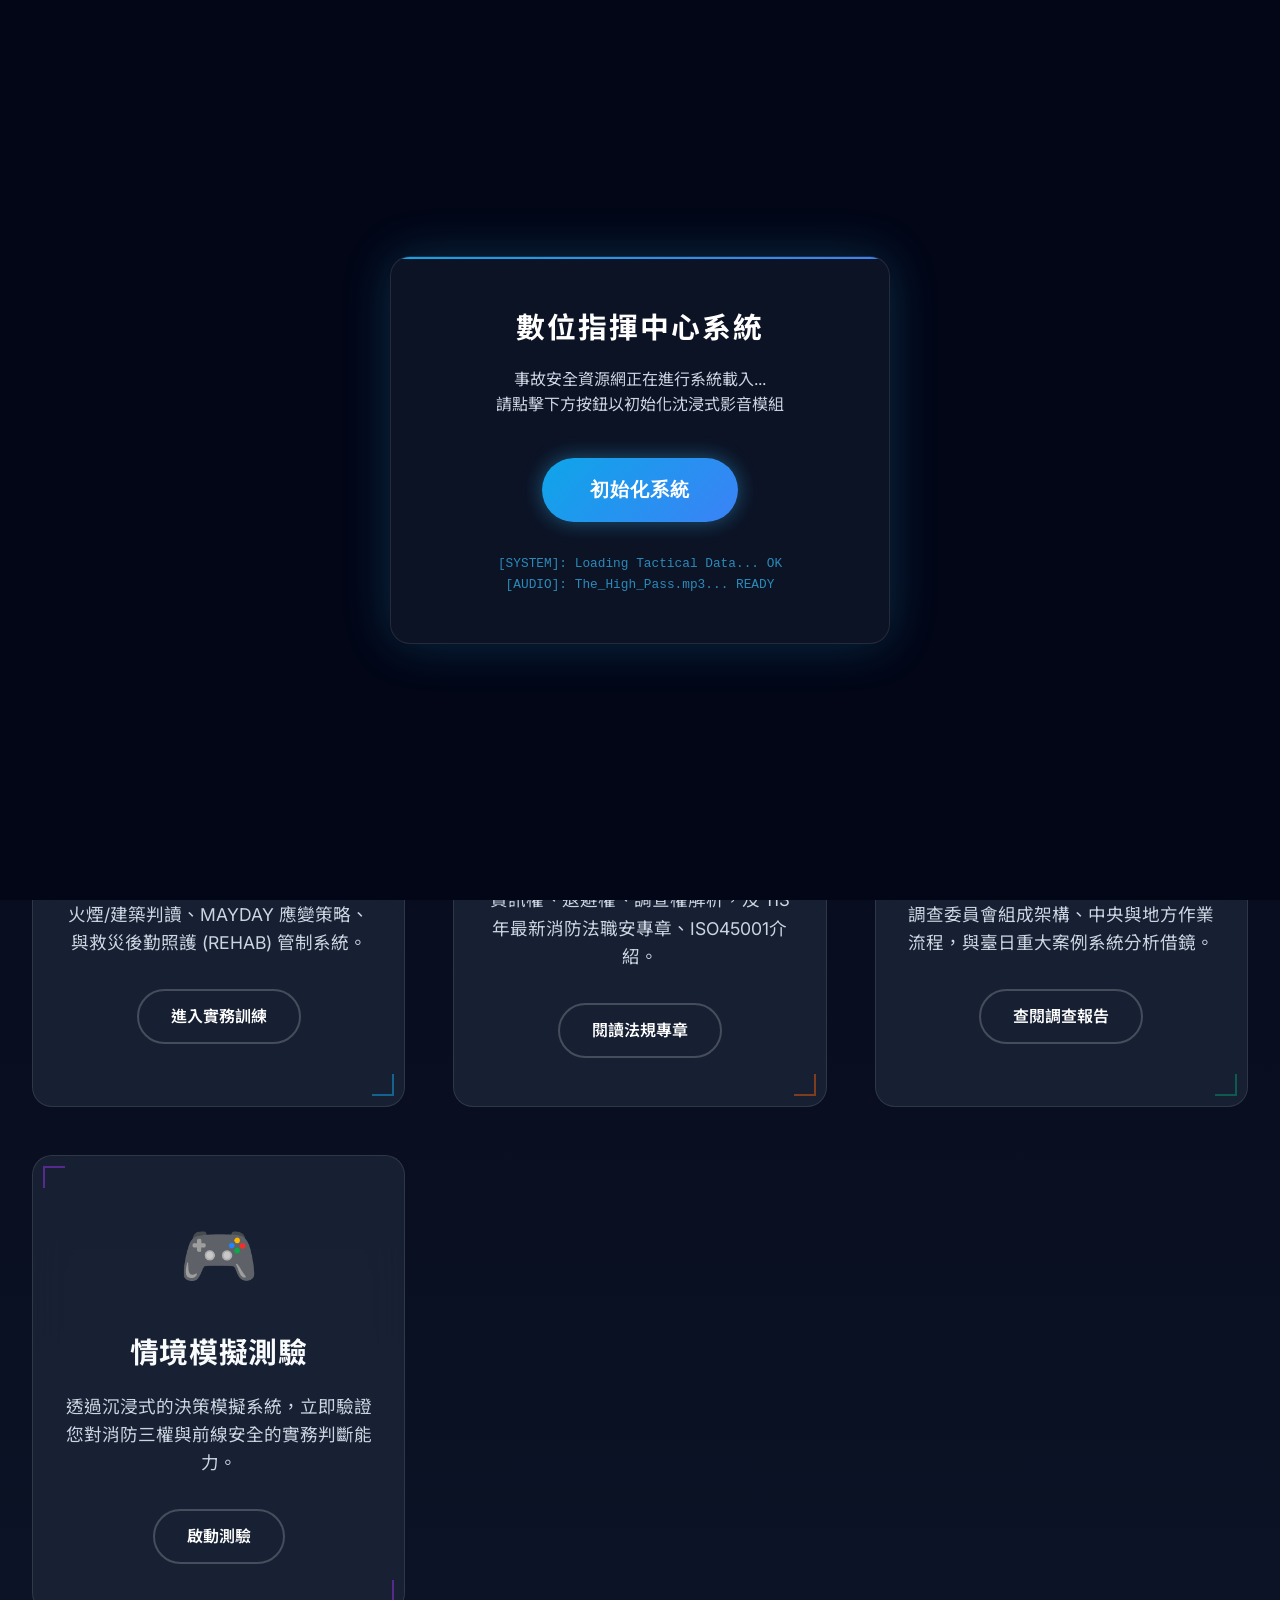
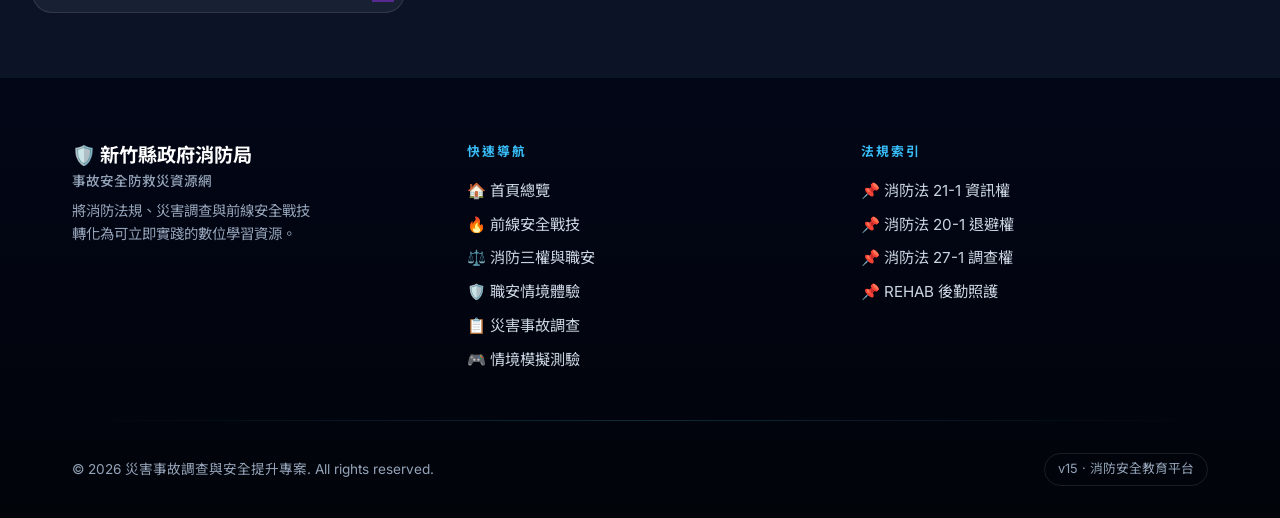
==== index.html @ 65e7c500 "Update visual materials, HUD effects, and project structure" ====
<!DOCTYPE html>
<html lang="zh-TW">
<head>
    <meta charset="UTF-8">
    <meta name="viewport" content="width=1280">
     <title>全方位事故安全防救災資源網</title>
    <meta name="description" content="全方位事故安全數位學習資源與法規專區。">
    <!-- Google Fonts -->
    <link rel="preconnect" href="https://fonts.googleapis.com">
    <link rel="preconnect" href="https://fonts.gstatic.com" crossorigin>
    <link href="https://fonts.googleapis.com/css2?family=Inter:wght@400;500;600;700&family=Noto+Sans+TC:wght@400;500;700&display=swap" rel="stylesheet">
    <link rel="stylesheet" href="css/style.css">
    <style>
        /* Portal Specific Styles */
        .portal-grid {
            display: grid;
            grid-template-columns: repeat(auto-fit, minmax(320px, 1fr));
            gap: 3rem;
            padding: 4rem 2rem;
            max-width: 1400px;
            margin: 0 auto;
            position: relative;
            z-index: 5;
        }

        .portal-card {
            background: rgba(30, 41, 59, 0.7);
            backdrop-filter: blur(20px);
            border: 1px solid rgba(255, 255, 255, 0.1);
            border-radius: 20px;
            padding: 3rem 2rem;
            text-align: center;
            transition: all 0.5s cubic-bezier(0.4, 0, 0.2, 1);
            cursor: pointer;
            position: relative;
            overflow: hidden;
            display: flex;
            flex-direction: column;
            justify-content: center;
            align-items: center;
        }

        .portal-card::before {
            content: '';
            position: absolute;
            top: 0;
            left: 0;
            width: 100%;
            height: 100%;
            background: radial-gradient(circle at 50% 0%, var(--hover-color), transparent 70%);
            opacity: 0;
            transition: opacity 0.5s ease;
            z-index: 0;
        }

        .portal-card:hover {
            transform: translateY(-15px) scale(1.02);
            border-color: rgba(255, 255, 255, 0.3);
            box-shadow: 0 30px 60px rgba(0, 0, 0, 0.6);
        }

        .portal-card:hover::before {
            opacity: 0.15;
        }

        .portal-icon {
            font-size: 4rem;
            margin-bottom: 1.5rem;
            position: relative;
            z-index: 1;
            transition: transform 0.3s ease;
        }

        .portal-card:hover .portal-icon {
            transform: scale(1.1) translateY(-5px);
        }

        .portal-title {
            font-size: 1.8rem;
            font-weight: 700;
            margin-bottom: 1rem;
            position: relative;
            z-index: 1;
        }

        .portal-desc {
            color: var(--text-secondary);
            font-size: 1.1rem;
            position: relative;
            z-index: 1;
            margin-bottom: 2rem;
        }

        .portal-btn {
            background: transparent;
            border: 2px solid rgba(255,255,255,0.2);
            padding: 0.8rem 2rem;
            border-radius: 50px;
            color: white;
            font-weight: 600;
            transition: all 0.3s ease;
            position: relative;
            z-index: 1;
        }

        .portal-card:hover .portal-btn {
            background: var(--btn-color);
            border-color: var(--btn-color);
        }

        .hero-portal {
            min-height: 65vh;
            display: flex;
            flex-direction: column;
            justify-content: center;
            align-items: center;
            text-align: center;
            padding-top: 6rem;
            padding-bottom: 2rem;
            position: relative;
            background: linear-gradient(to bottom, rgba(15, 23, 42, 0.7), rgba(2, 6, 23, 1)), url('images/fire_safety_hud.png') no-repeat center center / cover;
        }

        /* 打字機光標 */
        .typewriter-cursor {
            display: inline-block;
            width: 3px;
            height: 1em;
            background: #38bdf8;
            margin-left: 4px;
            vertical-align: text-bottom;
            animation: cursor-blink 0.8s step-end infinite;
        }
        @keyframes cursor-blink {
            0%, 100% { opacity: 1; }
            50% { opacity: 0; }
        }

        /* HUD Corners */
        .portal-card::after {
            content: '';
            position: absolute;
            bottom: 10px;
            right: 10px;
            width: 20px;
            height: 20px;
            border-right: 2px solid var(--btn-color);
            border-bottom: 2px solid var(--btn-color);
            opacity: 0.5;
            transition: all 0.3s ease;
        }

        .portal-card:hover::after {
            width: 40px;
            height: 40px;
            opacity: 1;
        }

        .portal-card .card-corners {
            position: absolute;
            inset: 0;
            pointer-events: none;
        }

        .portal-card .card-corners::before {
            content: '';
            position: absolute;
            top: 10px;
            left: 10px;
            width: 20px;
            height: 20px;
            border-left: 2px solid var(--btn-color);
            border-top: 2px solid var(--btn-color);
            opacity: 0.5;
            transition: all 0.3s ease;
        }

        .portal-card:hover .card-corners::before {
            width: 40px;
            height: 40px;
            opacity: 1;
        }
    </style>
</head>
<body class="dark-bg">
    <!-- 數位噪點疊加層 -->
    <div class="noise-overlay"></div>
    
    <!-- 系統初始化引導視窗 (符合瀏覽器音訊規範) -->
    <div id="welcome-overlay" class="welcome-overlay">
        <div class="welcome-content">
            <h2 class="welcome-title">數位指揮中心系統</h2>
            <p class="welcome-subtitle">事故安全資源網正在進行系統載入...<br>請點擊下方按鈕以初始化沈浸式影音模組</p>
            <button id="start-system-btn" class="start-btn">初始化系統</button>
            <div class="system-status">
                [SYSTEM]: Loading Tactical Data... OK<br>
                [AUDIO]: The_High_Pass.mp3... READY
            </div>
        </div>
    </div>
    <nav class="navbar scrolled">
        <div class="nav-container">
            <div class="logo">
                <span class="icon">🛡️</span>
                <div class="logo-text-group">
                    <div class="logo-brand">新竹縣政府消防局</div>
                    <div class="logo-main">事故安全入口網</div>
                </div>
            </div>
            <ul class="nav-links">
                <li><a href="index.html" style="color:white; border-bottom:2px solid; padding-bottom:0.2rem">首頁總覽</a></li>
                <li><a href="training.html">前線安全戰技</a></li>
                <li><a href="rights.html">消防三權與職安</a></li>
                <li><a href="investigation.html">災害事故調查</a></li>
                <li><a href="experience.html">情境體驗</a></li>
                <li><a href="quiz.html">情境測驗</a></li>
            </ul>
            <button class="navbar-toggler" id="mobile-menu-btn">
                <span class="toggler-bar bar1"></span>
                <span class="toggler-bar bar2"></span>
                <span class="toggler-bar bar3"></span>
            </button>
        </div>
    </nav>

    <main>
        <section class="hero-portal">
            <div class="hud-overlay"></div>
            <h1 class="reveal-text"><span id="typewriter-text"></span><span class="typewriter-cursor"></span></h1>
            <p class="subtitle reveal-fade delay-1">從前線戰技到事後調查，構築最堅固的安全防線</p>
        </section>

        <script>
        // 打字機效果
        const typewriterEl = document.getElementById('typewriter-text');
        const lines = ['全方位事故安全', '防救災數位資源網'];
        let lineIndex = 0, charIndex = 0, isDeleting = false, pauseTimer = null;
        function typeLoop() {
            const current = lines[lineIndex];
            if (!isDeleting) {
                typewriterEl.textContent = current.substring(0, charIndex + 1);
                charIndex++;
                if (charIndex === current.length) {
                    if (lineIndex === lines.length - 1) {
                        // 最後一行打完就停住，不再消除
                        typewriterEl.innerHTML = lines[0] + '<br>' + lines[1];
                        return;
                    }
                    pauseTimer = setTimeout(() => { isDeleting = true; typeLoop(); }, 900);
                    return;
                }
            } else {
                typewriterEl.textContent = current.substring(0, charIndex - 1);
                charIndex--;
                if (charIndex === 0) {
                    isDeleting = false;
                    lineIndex++;
                }
            }
            setTimeout(typeLoop, isDeleting ? 50 : 90);
        }
        setTimeout(typeLoop, 600);
        </script>

        <section class="portal-grid">
            <!-- Portal 1 -->
            <a href="training.html" class="portal-card reveal-up delay-1" style="--hover-color:#38bdf8; --btn-color:#0ea5e9;">
                <div class="card-bg-visual card-training"></div>
                <div class="card-corners"></div>
                <div class="portal-icon">🔥</div>
                <h2 class="portal-title">現場安全官戰技</h2>
                <p class="portal-desc">火煙/建築判讀、MAYDAY 應變策略、與救災後勤照護 (REHAB) 管制系統。</p>
                <div class="portal-btn">進入實務訓練</div>
            </a>

            <!-- Portal 2 -->
            <a href="rights.html" class="portal-card reveal-up delay-2" style="--hover-color:#f59e0b; --btn-color:#ea580c;">
                <div class="card-bg-visual card-rights"></div>
                <div class="card-corners"></div>
                <div class="portal-icon">⚖️</div>
                <h2 class="portal-title">消防三權與法規</h2>
                <p class="portal-desc">資訊權、退避權、調查權解析，及 113年最新消防法職安專章、ISO45001介紹。</p>
                <div class="portal-btn">閱讀法規專章</div>
            </a>

            <!-- Portal 3 -->
            <a href="investigation.html" class="portal-card reveal-up delay-3" style="--hover-color:#10b981; --btn-color:#059669;">
                <div class="card-bg-visual card-investigation"></div>
                <div class="card-corners"></div>
                <div class="portal-icon">📋</div>
                <h2 class="portal-title">災害事故調查會</h2>
                <p class="portal-desc">調查委員會組成架構、中央與地方作業流程，與臺日重大案例系統分析借鏡。</p>
                <div class="portal-btn">查閱調查報告</div>
            </a>

            <!-- Portal 4 -->
            <a href="quiz.html" class="portal-card reveal-up delay-1" style="--hover-color:#a855f7; --btn-color:#9333ea;">
                <div class="card-bg-visual card-quiz"></div>
                <div class="card-corners"></div>
                <div class="portal-icon">🎮</div>
                <h2 class="portal-title">情境模擬測驗</h2>
                <p class="portal-desc">透過沉浸式的決策模擬系統，立即驗證您對消防三權與前線安全的實務判斷能力。</p>
                <div class="portal-btn">啟動測驗</div>
            </a>
        </section>
    </main>

    <footer>
        <div class="container">
            <div class="footer-content">
                <div>
                    <div class="footer-logo">🛡️ 新竹縣政府消防局 <small>事故安全防救災資源網</small></div>
                    <p class="footer-tagline">將消防法規、災害調查與前線安全戰技<br>轉化為可立即實踐的數位學習資源。</p>
                </div>
                <div>
                    <p class="footer-nav-title">快速導航</p>
                    <ul class="footer-nav-links">
                        <li><a href="index.html">🏠 首頁總覽</a></li>
                        <li><a href="training.html">🔥 前線安全戰技</a></li>
                        <li><a href="rights.html">⚖️ 消防三權與職安</a></li>
                        <li><a href="experience.html">🛡️ 職安情境體驗</a></li>
                        <li><a href="investigation.html">📋 災害事故調查</a></li>
                        <li><a href="quiz.html">🎮 情境模擬測驗</a></li>
                    </ul>
                </div>
                <div>
                    <p class="footer-nav-title">法規索引</p>
                    <ul class="footer-nav-links">
                        <li><a href="rights.html#info-node">📌 消防法 21-1 資訊權</a></li>
                        <li><a href="rights.html#withdraw-node">📌 消防法 20-1 退避權</a></li>
                        <li><a href="investigation.html#committee">📌 消防法 27-1 調查權</a></li>
                        <li><a href="training.html#rehab">📌 REHAB 後勤照護</a></li>
                    </ul>
                </div>
            </div>
            <div class="footer-divider"></div>
            <div class="footer-bottom">
                <p class="copyright">© 2026 災害事故調查與安全提升專案. All rights reserved.</p>
                <span class="footer-badge">v15 · 消防安全教育平台</span>
            </div>
        </div>
    </footer>

    <script src="js/app.js"></script>
</body>
</html>
---- css/style.css ----
/* =========================================================================
   災害事故調查與角色定位 - 互動網頁樣式表
   採用深色科技質感 (Dark Mode / Glassmorphism)
   ========================================================================= */

:root {
    /* 顏色系統 */
    --bg-dark: #0f172a;
    --bg-card: #1e293b;
    --bg-glass: rgba(30, 41, 59, 0.7);
    --bg-glass-hover: rgba(51, 65, 85, 0.8);
    
    --text-primary: #f8fafc;
    --text-secondary: #cbd5e1;
    --text-muted: #94a3b8;
    
    --accent-fire: #ea580c;
    --accent-fire-light: #f97316;
    --accent-blue: #0ea5e9;
    --accent-blue-light: #38bdf8;
    --border-glass: rgba(255, 255, 255, 0.1);
    
    --gradient-fire: linear-gradient(135deg, var(--accent-fire), #e11d48);
    --gradient-blue: linear-gradient(135deg, var(--accent-blue), #3b82f6);
    --gradient-bg: linear-gradient(135deg, #020617, #0f172a, #1e293b);

    /* 字體系統 */
    --font-heading: 'Inter', 'Noto Sans TC', sans-serif;
    --font-body: 'Inter', 'Noto Sans TC', sans-serif;
    
    /* 動畫延遲 */
    --transition-fast: 0.3s ease;
    --transition-med: 0.5s ease;
    --transition-slow: 0.8s cubic-bezier(0.16, 1, 0.3, 1);

    /* 科技感裝飾色 */
    --tech-blue: rgba(14, 165, 233, 0.4);
    --tech-cyan: #22d3ee;
    --scan-line-color: rgba(34, 211, 238, 0.1);
    --glow-blue: 0 0 20px rgba(14, 165, 233, 0.5);
    --glow-fire: 0 0 20px rgba(234, 88, 12, 0.5);
}

/* Base Styles */
* {
    margin: 0;
    padding: 0;
    box-sizing: border-box;
}

html {
    scroll-behavior: smooth;
}

body {
    font-family: var(--font-body);
    background: var(--bg-dark);
    color: var(--text-primary);
    line-height: 1.6;
    overflow-x: hidden;
    position: relative;
}

/* 全站數位電路底紋 */
body::before {
    content: '';
    position: fixed;
    inset: 0;
    background-image: 
        radial-gradient(var(--tech-blue) 1px, transparent 1px),
        linear-gradient(to right, rgba(14, 165, 233, 0.05) 1px, transparent 1px),
        linear-gradient(to bottom, rgba(14, 165, 233, 0.05) 1px, transparent 1px);
    background-size: 40px 40px, 80px 80px, 80px 80px;
    opacity: 0.2;
    z-index: -1;
    pointer-events: none;
}

/* 動態掃描線 */
body::after {
    content: '';
    position: fixed;
    top: -100%;
    left: 0;
    width: 100%;
    height: 100%;
    background: linear-gradient(to bottom, 
        transparent 0%, 
        var(--scan-line-color) 50%, 
        transparent 100%);
    animation: scanLine 8s linear infinite;
    z-index: 10000;
    pointer-events: none;
    opacity: 0.15; /* 降低透明度避免干擾閱讀 */
}

/* 數位噪點疊加層 */
.noise-overlay {
    position: fixed;
    inset: 0;
    width: 100%;
    height: 100%;
    background: url('[data-uri]');
    z-index: 9999;
    pointer-events: none;
    opacity: 0.4;
}

@keyframes scanLine {
    0% { top: -100%; }
    100% { top: 100%; }
}

h1, h2, h3, h4 {
    font-family: var(--font-heading);
    letter-spacing: 0.02em;
}

img {
    max-width: 100%;
    display: block;
}

a {
    text-decoration: none;
    color: inherit;
}

/* Layout */
.container {
    max-width: 1200px;
    margin: 0 auto;
    padding: 0 2rem;
}

.section {
    padding: 6rem 0;
    position: relative;
}

.section-title {
    font-size: 2.5rem;
    font-weight: 700;
    text-align: center;
    margin-bottom: 1rem;
    z-index: 2;
    position: relative;
}

.section-desc {
    text-align: center;
    color: var(--text-secondary);
    max-width: 700px;
    margin: 0 auto 4rem auto;
    font-size: 1.1rem;
    z-index: 2;
    position: relative;
}

.dark-bg {
    background: linear-gradient(to bottom, #020617, var(--bg-dark));
}

/* Navbar */
.navbar {
    position: fixed;
    top: 0;
    width: 100%;
    padding: 1.5rem 0;
    background: transparent;
    transition: var(--transition-fast);
    z-index: 2005;
}

.navbar-toggler {
    display: none;
}

.navbar.scrolled {
    background: rgba(15, 23, 42, 0.9);
    backdrop-filter: blur(10px);
    -webkit-backdrop-filter: blur(10px);
    padding: 1rem 0;
    border-bottom: 1px solid var(--border-glass);
}

.nav-container {
    max-width: 1200px;
    margin: 0 auto;
    padding: 0 2rem;
    display: flex;
    justify-content: space-between;
    align-items: center;
}

.logo {
    display: flex;
    align-items: center;
    gap: 0.75rem;
    font-weight: 700;
}

.logo-text-group {
    display: flex;
    flex-direction: column;
    justify-content: center;
}

.logo-brand {
    font-size: 0.75rem;
    font-weight: 500;
    color: var(--text-muted);
    letter-spacing: 0.1em;
    line-height: 1;
    margin-bottom: 0.2rem;
}

.logo-main {
    font-size: 1.2rem;
    line-height: 1;
    color: var(--text-primary);
}

.nav-links {
    list-style: none;
    display: flex;
    gap: 2rem;
}

.nav-links li a {
    color: var(--text-secondary);
    font-weight: 500;
    transition: var(--transition-fast);
    position: relative;
    padding-bottom: 0.25rem;
}

.nav-links li a::after {
    content: '';
    position: absolute;
    width: 0;
    height: 2px;
    bottom: 0;
    left: 0;
    background: var(--gradient-blue);
    transition: var(--transition-fast);
}

.nav-links li a:hover {
    color: var(--text-primary);
}

.nav-links li a:hover::after {
    width: 100%;
}

/* Hero Section */
.hero {
    min-height: 100vh;
    display: flex;
    flex-direction: column;
    justify-content: center;
    align-items: center;
    text-align: center;
    position: relative;
    padding: 0 2rem;
    background: var(--gradient-bg);
    overflow: hidden;
}

.hero-bg-shapes {
    position: absolute;
    top: 0;
    left: 0;
    width: 100%;
    height: 100%;
    overflow: hidden;
    z-index: 0;
}

.shape {
    position: absolute;
    filter: blur(100px);
    opacity: 0.4;
    border-radius: 50%;
    animation: float 20s infinite ease-in-out alternate;
}

.shape-1 {
    width: 500px;
    height: 500px;
    background: var(--accent-fire);
    top: -100px;
    right: -100px;
    animation-delay: -5s;
}

.shape-2 {
    width: 400px;
    height: 400px;
    background: var(--accent-blue);
    bottom: -100px;
    left: -100px;
}

@keyframes float {
    0% { transform: translate(0, 0) scale(1); }
    100% { transform: translate(50px, 50px) scale(1.1); }
}

.hero-content {
    position: relative;
    z-index: 10;
    max-width: 800px;
}

.hero h1 {
    font-size: clamp(3rem, 5vw, 4.5rem);
    font-weight: 800;
    line-height: 1.2;
    margin-bottom: 1.5rem;
}

.highlight {
    background: var(--gradient-fire);
    -webkit-background-clip: text;
    background-clip: text;
    -webkit-text-fill-color: transparent;
}

.hero .subtitle {
    font-size: 1.25rem;
    color: var(--text-secondary);
    margin-bottom: 2.5rem;
}

/* Global Buttons */
.btn {
    display: inline-block;
    padding: 1rem 2rem;
    border-radius: 50px;
    font-weight: 600;
    text-transform: uppercase;
    letter-spacing: 1px;
    transition: var(--transition-fast);
    cursor: pointer;
    border: none;
}

.btn-primary {
    background: var(--gradient-blue);
    color: white;
    box-shadow: 0 10px 20px rgba(14, 165, 233, 0.3);
}

.btn-primary:hover {
    transform: translateY(-3px);
    box-shadow: 0 15px 25px rgba(14, 165, 233, 0.4);
}

.scroll-indicator {
    position: absolute;
    bottom: 40px;
    left: 50%;
    transform: translateX(-50%);
    z-index: 10;
}

.mouse {
    width: 30px;
    height: 50px;
    border: 2px solid var(--text-secondary);
    border-radius: 20px;
    display: flex;
    justify-content: center;
    padding-top: 10px;
}

.wheel {
    width: 4px;
    height: 8px;
    background: var(--text-secondary);
    border-radius: 2px;
    animation: scroll 2s infinite;
}

@keyframes scroll {
    0% { transform: translateY(0); opacity: 1; }
    100% { transform: translateY(15px); opacity: 0; }
}

/* Core Values: Flip Cards */
.comparison-grid {
    display: flex;
    justify-content: center;
    align-items: center;
    gap: 3rem;
    flex-wrap: wrap;
    position: relative;
}

.vs-badge {
    position: relative;
    width: 60px;
    height: 60px;
    background: var(--gradient-bg);
    border: 2px solid var(--border-glass);
    border-radius: 50%;
    display: flex;
    justify-content: center;
    align-items: center;
    font-weight: 800;
    font-size: 1.2rem;
    z-index: 5;
    color: var(--text-secondary);
    box-shadow: 0 0 20px rgba(56, 189, 248, 0.3);
    flex-shrink: 0;
}

.flip-card {
    background-color: transparent;
    width: 350px;
    height: 480px;
    perspective: 1000px;
}

.flip-card-inner {
    position: relative;
    width: 100%;
    height: 100%;
    text-align: center;
    transition: transform 0.8s;
    transform-style: preserve-3d;
    cursor: pointer;
}

.flip-card:hover .flip-card-inner {
    transform: rotateY(180deg);
}

.flip-card-front, .flip-card-back {
    position: absolute;
    width: 100%;
    height: 100%;
    -webkit-backface-visibility: hidden;
    backface-visibility: hidden;
    border-radius: 20px;
    padding: 3rem 2rem;
    display: flex;
    flex-direction: column;
    justify-content: center;
    align-items: center;
    background: var(--bg-card);
    border: 1px solid var(--border-glass);
    box-shadow: 0 10px 30px rgba(0, 0, 0, 0.3);
}

.flip-card-front.jud-bg {
    border-top: 5px solid #e11d48;
}

.flip-card-front.admin-bg {
    border-top: 5px solid var(--accent-blue);
}

.flip-card-front h3 {
    font-size: 1.5rem;
    margin-bottom: 2rem;
}

.flip-card-front h3 small {
    display: block;
    font-size: 1rem;
    color: var(--text-muted);
    margin-top: 0.5rem;
}

.icon-large {
    font-size: 5rem;
    margin-bottom: 2rem;
}

.flip-card-back {
    transform: rotateY(180deg);
    background: var(--bg-glass);
    backdrop-filter: blur(10px);
}

.flip-card-back ul {
    list-style: none;
    text-align: left;
    display: flex;
    flex-direction: column;
    gap: 1.5rem;
}

.flip-card-back li {
    padding-left: 1.5rem;
    position: relative;
    font-size: 1.1rem;
}

.flip-card-back li::before {
    content: '▸';
    position: absolute;
    left: 0;
    color: var(--accent-blue);
}

/* Glassmorphism Grid */
.glass-grid {
    display: grid;
    grid-template-columns: repeat(auto-fit, minmax(250px, 1fr));
    gap: 2rem;
    position: relative;
    z-index: 2;
}

.ambient-glow {
    position: absolute;
    top: 50%;
    left: 50%;
    transform: translate(-50%, -50%);
    width: 60%;
    height: 60%;
    background: radial-gradient(circle, rgba(56, 189, 248, 0.1) 0%, transparent 70%);
    z-index: 1;
    pointer-events: none;
}

.glass-card {
    background: var(--bg-glass);
    backdrop-filter: blur(16px);
    -webkit-backdrop-filter: blur(16px);
    border: 1px solid var(--border-glass);
    border-radius: 20px;
    padding: 2.5rem 2rem;
    transition: var(--transition-fast);
    position: relative;
    overflow: hidden;
}

.glass-card:hover {
    transform: translateY(-10px);
    background: var(--bg-glass-hover);
    border-color: rgba(255, 255, 255, 0.2);
    box-shadow: 0 20px 40px rgba(0, 0, 0, 0.4);
}

.highlight-card::before {
    content: '';
    position: absolute;
    top: 0;
    left: 0;
    width: 100%;
    height: 4px;
    background: var(--gradient-blue);
}

.card-header {
    display: flex;
    align-items: center;
    gap: 1rem;
    margin-bottom: 1.5rem;
}

.card-header .emoji {
    font-size: 2rem;
    background: rgba(255, 255, 255, 0.1);
    width: 50px;
    height: 50px;
    display: flex;
    justify-content: center;
    align-items: center;
    border-radius: 12px;
}

.card-header h3 {
    font-size: 1.25rem;
    color: white;
}

.glass-card p {
    color: var(--text-secondary);
}

.card-footer-note {
    position: absolute;
    bottom: 1.5rem;
    right: 2rem;
    font-size: 0.85rem;
    color: var(--accent-blue-light);
    font-weight: 600;
}

.principles-list {
    list-style: none;
    display: flex;
    flex-direction: column;
    gap: 0.8rem;
}

.principles-list li {
    color: var(--text-secondary);
    display: flex;
    align-items: center;
    gap: 0.5rem;
}

.check {
    color: var(--accent-blue-light);
}

/* Timeline Process */
.timeline {
    position: relative;
    max-width: 800px;
    margin: 0 auto;
    padding: 2rem 0;
}

.timeline::before {
    content: '';
    position: absolute;
    top: 0;
    bottom: 0;
    left: 30px;
    width: 2px;
    background: var(--border-glass);
}

.timeline-item {
    position: relative;
    padding-left: 80px;
    margin-bottom: 3rem;
}

.timeline-dot {
    position: absolute;
    left: 20px;
    top: 10px;
    width: 22px;
    height: 22px;
    border-radius: 50%;
    background: var(--bg-dark);
    border: 4px solid var(--text-secondary);
    box-shadow: 0 0 0 4px var(--bg-dark);
}

.timeline-dot.central-dot { border-color: var(--accent-blue); }
.timeline-dot.local-dot { border-color: #fca5a5; }
.timeline-dot.focus-dot { border-color: var(--accent-fire); background: var(--accent-fire); }

.timeline-content {
    background: var(--bg-card);
    padding: 2rem;
    border-radius: 15px;
    border: 1px solid var(--border-glass);
    transition: var(--transition-fast);
}

.timeline-content:hover {
    transform: translateX(10px);
    border-color: rgba(255, 255, 255, 0.2);
}

.central-card h3 { color: var(--accent-blue-light); }
.local-card h3 { color: #fca5a5; }
.warning-card h3 { color: var(--accent-fire-light); }
.warning-card { border-left: 4px solid var(--accent-fire); }

.timeline-content h3 { margin-bottom: 1rem; }
.timeline-content p { color: var(--text-secondary); margin-bottom: 1rem; }
.timeline-content ul { list-style-position: inside; color: var(--text-secondary); }

/* Case Studies Tabs */
.tabs-container {
    background: var(--bg-card);
    border-radius: 20px;
    border: 1px solid var(--border-glass);
    overflow: hidden;
    margin-top: 3rem;
}

/* =========================================================================
   新增：現場事故安全官專題區塊樣式
   ========================================================================= */

.split-layout {
    display: grid;
    grid-template-columns: 1fr 1fr;
    gap: 4rem;
    align-items: center;
}

.badge-tag {
    display: inline-block;
    padding: 0.5rem 1.2rem;
    background: rgba(234, 88, 12, 0.1);
    color: var(--accent-fire-light);
    border: 1px solid var(--accent-fire);
    border-radius: 50px;
    font-size: 0.9rem;
    font-weight: 700;
    margin-bottom: 1.5rem;
    letter-spacing: 1px;
}

.split-title {
    font-size: 3rem;
    line-height: 1.2;
    margin-bottom: 1.5rem;
    background: linear-gradient(135deg, #fff, #94a3b8);
    -webkit-background-clip: text;
    background-clip: text;
    -webkit-text-fill-color: transparent;
}

.split-desc {
    color: var(--text-secondary);
    font-size: 1.15rem;
    margin-bottom: 3rem;
}

.feature-list {
    list-style: none;
    display: flex;
    flex-direction: column;
    gap: 2rem;
}

.feature-list li {
    display: flex;
    gap: 1.5rem;
}

.icon-circle {
    width: 60px;
    height: 60px;
    border-radius: 50%;
    display: flex;
    justify-content: center;
    align-items: center;
    font-size: 1.8rem;
    flex-shrink: 0;
    border: 1px solid rgba(255, 255, 255, 0.1);
}

.safety-bg { background: rgba(56, 189, 248, 0.1); box-shadow: 0 0 20px rgba(56, 189, 248, 0.2); }
.alert-bg { background: rgba(239, 68, 68, 0.1); box-shadow: 0 0 20px rgba(239, 68, 68, 0.2); }
.record-bg { background: rgba(34, 197, 94, 0.1); box-shadow: 0 0 20px rgba(34, 197, 94, 0.2); }

.feature-list h4 {
    font-size: 1.3rem;
    margin-bottom: 0.5rem;
    color: var(--text-primary);
}

.feature-list p {
    color: var(--text-secondary);
    font-size: 1rem;
}

/* 安全官監控視覺卡片 */
.visual-card {
    background: rgba(15, 23, 42, 0.6);
    border: 1px solid var(--border-glass);
    border-radius: 20px;
    overflow: hidden;
    box-shadow: 0 25px 50px rgba(0, 0, 0, 0.5);
    position: relative;
    backdrop-filter: blur(20px);
}

.visual-header {
    background: rgba(0, 0, 0, 0.4);
    padding: 1rem 1.5rem;
    border-bottom: 1px solid var(--border-glass);
    display: flex;
    align-items: center;
    gap: 0.5rem;
    font-size: 0.9rem;
    color: var(--text-muted);
}

.visual-header .dot {
    width: 12px;
    height: 12px;
    border-radius: 50%;
}
.visual-header .dot.red { background: #ef4444; }
.visual-header .dot.yellow { background: #f59e0b; }
.visual-header .dot.green { background: #10b981; }
.visual-header span { margin-left: 1rem; letter-spacing: 1px; }

.visual-body {
    padding: 2.5rem 2rem;
    display: flex;
    flex-direction: column;
    gap: 1.5rem;
    position: relative;
    overflow: hidden;
}

.status-row {
    display: flex;
    justify-content: space-between;
    align-items: center;
    padding: 1rem 1.5rem;
    background: rgba(255, 255, 255, 0.03);
    border-radius: 12px;
    border: 1px solid rgba(255, 255, 255, 0.05);
}

.status-badge {
    padding: 0.4rem 1rem;
    border-radius: 30px;
    font-size: 0.85rem;
    font-weight: 600;
}

.status-badge.warning { background: rgba(245, 158, 11, 0.2); color: #fcd34d; border: 1px solid #f59e0b; }
.status-badge.safe { background: rgba(16, 185, 129, 0.2); color: #6ee7b7; border: 1px solid #10b981; }
.status-badge.danger { 
    background: rgba(239, 68, 68, 0.2); 
    color: #fca5a5; 
    border: 1px solid #ef4444; 
    animation: flash 1s infinite alternate;
}

@keyframes flash {
    0% { background: rgba(239, 68, 68, 0.2); }
    100% { background: rgba(239, 68, 68, 0.6); }
}

.pulse-ring {
    position: absolute;
    top: 50%;
    right: -50px;
    width: 200px;
    height: 200px;
    background: radial-gradient(circle, rgba(239, 68, 68, 0.1) 0%, transparent 70%);
    border-radius: 50%;
    transform: translateY(-50%);
    animation: pulse 2s infinite cubic-bezier(0.4, 0, 0.6, 1);
    pointer-events: none;
}

@keyframes pulse {
    0% { transform: translateY(-50%) scale(0.8); opacity: 0.5; }
    50% { opacity: 1; }
    100% { transform: translateY(-50%) scale(1.5); opacity: 0; }
}

@media (max-width: 900px) {
    .split-layout {
        grid-template-columns: 1fr;
        gap: 3rem;
    }

/* =========================================================================
   新增：法規與教材區塊樣式 (Regulations)
   ========================================================================= */

.resource-grid {
    display: grid;
    grid-template-columns: repeat(auto-fit, minmax(260px, 1fr));
    gap: 2rem;
    margin-top: 3rem;
}

.resource-card {
    background: var(--bg-card);
    border: 1px solid var(--border-glass);
    border-top: 4px solid var(--accent-blue);
    border-radius: 12px;
    padding: 2.5rem 2rem 5rem 2rem;
    position: relative;
    transition: var(--transition-fast);
}

.resource-card:hover {
    transform: translateY(-8px);
    box-shadow: 0 15px 35px rgba(0, 0, 0, 0.4);
    border-color: rgba(255, 255, 255, 0.15);
}

.resource-card.orange-top { border-top-color: var(--accent-fire); }
.resource-card.green-top { border-top-color: #10b981; }

.r-icon {
    font-size: 2.8rem;
    margin-bottom: 1.2rem;
    display: inline-block;
    padding: 0.5rem;
    background: rgba(255, 255, 255, 0.05);
    border-radius: 12px;
}

.r-title {
    font-size: 1.35rem;
    margin-bottom: 1rem;
    color: var(--text-primary);
    line-height: 1.3;
}

.r-desc {
    font-size: 0.95rem;
    color: var(--text-secondary);
    margin-bottom: 2rem;
    line-height: 1.6;
}

.r-link {
    display: inline-flex;
    align-items: center;
    gap: 0.5rem;
    color: var(--accent-blue-light);
    font-weight: 600;
    font-size: 0.95rem;
    transition: var(--transition-fast);
    position: absolute;
    bottom: 2rem;
}

.resource-card.orange-top .r-link { color: var(--accent-fire-light); }
.resource-card.green-top .r-link { color: #34d399; }

.r-link:hover {
    gap: 0.8rem;
    color: white;
}}

.tab-buttons {
    display: flex;
    border-bottom: 1px solid var(--border-glass);
    background: rgba(0, 0, 0, 0.2);
}

.tab-btn {
    flex: 1;
    padding: 1.5rem;
    background: none;
    border: none;
    color: var(--text-secondary);
    font-size: 1.1rem;
    font-weight: 600;
    cursor: pointer;
    transition: var(--transition-fast);
    outline: none;
}

.tab-btn:hover {
    background: rgba(255, 255, 255, 0.05);
    color: white;
}

.tab-btn.active {
    color: var(--accent-blue-light);
    border-bottom: 3px solid var(--accent-blue-light);
    background: rgba(56, 189, 248, 0.05);
}

.tab-content {
    display: none;
    padding: 3rem;
    animation: fadeIn 0.5s ease;
}

.tab-content.active {
    display: block;
}

.case-grid {
    display: grid;
    grid-template-columns: 1fr 1fr;
    gap: 3rem;
    align-items: center;
}

.case-info h3 {
    font-size: 1.8rem;
    margin-bottom: 1rem;
}

.case-info p {
    color: var(--text-secondary);
    margin-bottom: 2rem;
}

.case-info ul {
    list-style: none;
    display: flex;
    flex-direction: column;
    gap: 1.5rem;
}

.case-info li {
    background: rgba(255, 255, 255, 0.03);
    padding: 1rem 1.5rem;
    border-radius: 10px;
    border-left: 3px solid var(--accent-blue);
}

/* 借鏡案例圖片展示樣式 */
.case-image {
    position: relative;
    height: 480px; /* 增加高度預算 */
    border-radius: 20px;
    overflow: hidden;
    background: rgba(15, 23, 42, 0.8); /* 圖片間隙補足深色底 */
    border: 1px solid var(--border-glass);
}

.placeholder-img {
    width: 100%;
    height: 100%;
    background-size: contain; /* 由 cover 改為 contain，完整顯示模擬細節 */
    background-position: center;
    background-repeat: no-repeat;
    border-radius: 20px;
}

.japan-bg { background: linear-gradient(135deg, rgba(2,6,23,0.8), rgba(2,6,23,0.2)), url('../images/case_japan_fds.png'); }
.taiwan-bg { background: linear-gradient(135deg, rgba(2,6,23,0.8), rgba(2,6,23,0.2)), url('../images/case_taiwan_rescue.png'); }

.badge {
    position: absolute;
    top: 20px;
    right: 20px;
    background: var(--bg-glass);
    backdrop-filter: blur(10px);
    padding: 0.5rem 1rem;
    border-radius: 30px;
    font-size: 0.9rem;
    font-weight: 600;
    border: 1px solid rgba(255,255,255,0.2);
}

@keyframes fadeIn {
    from { opacity: 0; transform: translateY(10px); }
    to { opacity: 1; transform: translateY(0); }
}

/* Call to Action */
.cta-section {
    background: var(--gradient-bg);
    border-top: 1px solid var(--border-glass);
    border-bottom: 1px solid var(--border-glass);
}

/* Footer — Enhanced */
footer {
    padding: 4rem 0 2rem;
    background: linear-gradient(to bottom, #020617, #010409);
    border-top: 1px solid rgba(56, 189, 248, 0.1);
}

.footer-content {
    display: grid;
    grid-template-columns: 1fr 1fr 1fr;
    gap: 3rem;
    align-items: start;
    text-align: left;
    margin-bottom: 3rem;
}

@media (max-width: 768px) {
    .footer-content { grid-template-columns: 1fr; gap: 2rem; text-align: center; }
}

.footer-logo {
    font-weight: 700;
    font-size: 1.2rem;
    margin-bottom: 0.5rem;
    line-height: 1.4;
    color: white;
}

.footer-logo small {
    display: block;
    font-size: 0.85rem;
    font-weight: 500;
    color: var(--text-muted);
    margin-top: 0.2rem;
}

.footer-tagline {
    color: var(--text-muted);
    font-size: 0.9rem;
    line-height: 1.6;
    margin-top: 0.5rem;
}

.footer-nav-title {
    color: #38bdf8;
    font-size: 0.8rem;
    font-weight: 700;
    letter-spacing: 2px;
    text-transform: uppercase;
    margin-bottom: 1rem;
}

.footer-nav-links {
    list-style: none;
    padding: 0;
    margin: 0;
    display: flex;
    flex-direction: column;
    gap: 0.6rem;
}

.footer-nav-links a {
    color: var(--text-secondary);
    text-decoration: none;
    font-size: 0.95rem;
    transition: color 0.2s;
    display: flex;
    align-items: center;
    gap: 0.4rem;
}

.footer-nav-links a:hover { color: white; }

.footer-divider {
    height: 1px;
    background: linear-gradient(to right, transparent, rgba(56,189,248,0.2), transparent);
    margin-bottom: 2rem;
}

.footer-bottom {
    display: flex;
    justify-content: space-between;
    align-items: center;
    flex-wrap: wrap;
    gap: 1rem;
}

.copyright {
    color: var(--text-muted);
    font-size: 0.85rem;
}

.footer-badge {
    font-size: 0.8rem;
    color: var(--text-muted);
    border: 1px solid rgba(255,255,255,0.1);
    padding: 0.3rem 0.8rem;
    border-radius: 20px;
}

/* Animations & Reveal Effects */
.reveal-text {
    opacity: 0;
    transform: translateY(30px);
    animation: revealUp var(--transition-slow) forwards 0.2s;
}

.reveal-fade {
    opacity: 0;
    transform: translateY(20px);
    transition: opacity var(--transition-slow), transform var(--transition-slow);
}

.reveal-up {
    opacity: 0;
    transform: translateY(40px);
    transition: opacity var(--transition-slow), transform var(--transition-slow);
}

.reveal-fade.active, .reveal-up.active {
    opacity: 1;
    transform: translateY(0);
}

.delay-1 { transition-delay: 0.2s; animation-delay: 0.4s; }
.delay-2 { transition-delay: 0.4s; }

@keyframes revealUp {
    to {
        opacity: 1;
        transform: translateY(0);
    }
}

/* Responsive Design */
@media (max-width: 900px) {
    .vs-badge { margin: 1.5rem 0; width: 50px; height: 50px; font-size: 1.1rem; }
    .case-grid { grid-template-columns: 1fr; gap: 2rem; }
    .case-image { height: 250px; }
    
    /* 漢堡選單觸發時的 nav-links 樣式 (全螢幕覆蓋) */
    .nav-links {
        position: fixed;
        inset: 0;
        background: rgba(15, 23, 42, 0.98);
        backdrop-filter: blur(25px);
        -webkit-backdrop-filter: blur(25px);
        display: flex;
        flex-direction: column;
        justify-content: center;
        align-items: center;
        gap: 3rem;
        z-index: 2000;
        transform: translateY(-100%);
        opacity: 0;
        visibility: hidden;
        transition: all 0.5s cubic-bezier(0.16, 1, 0.3, 1);
        padding: 2rem;
    }

    .nav-links.active {
        transform: translateY(0);
        opacity: 1;
        visibility: visible;
    }

    .nav-links li a {
        font-size: 1.8rem;
        font-weight: 700;
    }

    .navbar-toggler {
        display: block !important;
        position: relative;
        z-index: 2001;
        background: none;
        border: none;
        cursor: pointer;
        width: 30px;
        height: 24px;
        display: flex;
        flex-direction: column;
        justify-content: space-between;
    }

    .toggler-bar {
        width: 100%;
        height: 3px;
        background: white;
        border-radius: 4px;
        transition: all 0.3s ease;
    }

    /* 漢堡轉叉叉動畫 */
    .navbar-toggler.active .bar1 { transform: rotate(45deg) translate(7px, 7px); }
    .navbar-toggler.active .bar2 { opacity: 0; }
    .navbar-toggler.active .bar3 { transform: rotate(-45deg) translate(7px, -7px); }
}

@media (max-width: 600px) {
    body { font-size: 15px; }
    h1 { font-size: 1.8rem !important; }
    h2 { font-size: 1.4rem !important; }
    .hero h1 { font-size: 1.8rem !important; }
    .subtitle { font-size: 0.95rem !important; }
    .tab-btn { padding: 0.8rem; font-size: 0.9rem; }
    .tab-content { padding: 1.5rem 1rem; }
    .section { padding: 2rem 0; }
}

/* =========================================================================
   新增：互動式標籤與 Modal 視窗
   ========================================================================= */

.tag.interactive {
    cursor: pointer;
    transition: all 0.2s ease;
}

.tag.interactive:hover {
    transform: scale(1.05);
    box-shadow: 0 5px 15px rgba(14, 165, 233, 0.3);
    background: rgba(14, 165, 233, 0.25);
    border-color: #38bdf8;
}

.modal-overlay {
    position: fixed;
    top: 0;
    left: 0;
    width: 100vw;
    height: 100vh;
    background: rgba(2, 6, 23, 0.8);
    backdrop-filter: blur(5px);
    z-index: 2000;
    opacity: 0;
    visibility: hidden;
    transition: all 0.3s ease;
}

.modal-container {
    position: fixed;
    top: 50%;
    left: 50%;
    transform: translate(-50%, -40%);
    width: 90%;
    max-width: 500px;
    background: var(--bg-card);
    border: 1px solid var(--border-glass);
    border-radius: 16px;
    box-shadow: 0 25px 50px rgba(0, 0, 0, 0.5);
    z-index: 2001;
    opacity: 0;
    visibility: hidden;
    transition: all 0.3s cubic-bezier(0.16, 1, 0.3, 1);
}

.modal-overlay.active {
    opacity: 1;
    visibility: visible;
}

.modal-container.active {
    opacity: 1;
    visibility: visible;
    transform: translate(-50%, -50%);
}

.modal-header {
    padding: 1.5rem 2rem;
    border-bottom: 1px solid rgba(255, 255, 255, 0.1);
    display: flex;
    justify-content: space-between;
    align-items: center;
}

.modal-header h3 {
    margin: 0;
    font-size: 1.3rem;
    color: var(--accent-blue-light);
}

.modal-close {
    background: none;
    border: none;
    color: var(--text-secondary);
    font-size: 1.8rem;
    cursor: pointer;
    line-height: 1;
    transition: color 0.2s;
}

.modal-close:hover {
    color: #ef4444;
}

.modal-body {
    padding: 2rem;
    color: var(--text-secondary);
    font-size: 1.05rem;
    line-height: 1.6;
}

/* =========================================================================
   新增：企業主三大法定義務 (消防法 21-1)
   ========================================================================= */

.obligations-timeline {
    display: flex;
    align-items: center;
    justify-content: center;
    gap: 1.5rem;
    margin-top: 2rem;
    flex-wrap: wrap;
}

.ob-card {
    background: var(--bg-glass);
    border: 1px solid rgba(56, 189, 248, 0.2);
    border-radius: 16px;
    padding: 2rem;
    width: 300px;
    text-align: center;
    box-shadow: 0 10px 30px rgba(0,0,0,0.3);
    transition: all 0.3s ease;
    backdrop-filter: blur(10px);
}

.ob-card.hover-glow:hover {
    transform: translateY(-10px);
    box-shadow: 0 20px 40px rgba(56, 189, 248, 0.15);
    border-color: rgba(56, 189, 248, 0.5);
    background: rgba(56, 189, 248, 0.05);
}

.ob-icon {
    font-size: 4rem;
    margin-bottom: 1rem;
    color: var(--accent-blue);
    filter: drop-shadow(0 0 10px rgba(56,189,248,0.3));
}

.ob-card h4 {
    font-size: 1.4rem;
    margin-bottom: 1rem;
    color: white;
}

.ob-card p {
    font-size: 0.95rem;
    color: var(--text-secondary);
    line-height: 1.5;
}

.ob-arrow {
    font-size: 2rem;
    color: var(--accent-blue);
    opacity: 0.7;
    animation: pulseArrow 2s infinite;
}

@keyframes pulseArrow {
    0%, 100% { transform: translateX(0); opacity: 0.5; }
    50% { transform: translateX(10px); opacity: 1; }
}

@media (max-width: 900px) {
    .obligations-timeline {
        flex-direction: column;
        gap: 2rem;
    }
    .ob-arrow {
        transform: rotate(90deg) !important;
        animation: pulseArrowDown 2s infinite !important;
    }
}

@keyframes pulseArrowDown {
    0%, 100% { transform: translateY(0) rotate(90deg); opacity: 0.5; }
    50% { transform: translateY(10px) rotate(90deg); opacity: 1; }
}

/* Audio Control Button */
.audio-btn {
    position: fixed;
    bottom: 2rem;
    right: 2rem;
    width: 60px;
    height: 60px;
    border-radius: 50%;
    background: rgba(15, 23, 42, 0.7);
    border: 1px solid rgba(56, 189, 248, 0.3);
    color: white;
    font-size: 1.5rem;
    display: flex;
    justify-content: center;
    align-items: center;
    cursor: pointer;
    z-index: 9999;
    backdrop-filter: blur(10px);
    transition: all 0.3s ease;
    box-shadow: 0 0 20px rgba(0,0,0,0.5);
}

.audio-btn:hover {
    background: rgba(56, 189, 248, 0.2);
    border-color: #38bdf8;
    transform: scale(1.1);
}

.audio-btn.playing {
    border-color: #10b981;
    box-shadow: 0 0 20px rgba(16, 185, 129, 0.4);
}

/* =========================================================================
   Welcome / Start Interaction Overlay
   ========================================================================= */
.welcome-overlay {
    position: fixed;
    inset: 0;
    background: #020617;
    display: flex;
    flex-direction: column;
    justify-content: center;
    align-items: center;
    z-index: 99999;
    transition: opacity 0.8s ease, visibility 0.8s;
}

.welcome-overlay.fade-out {
    opacity: 0;
    visibility: hidden;
}

.welcome-content {
    text-align: center;
    padding: 3rem;
    border: 1px solid var(--border-glass);
    background: rgba(15, 23, 42, 0.8);
    backdrop-filter: blur(20px);
    border-radius: 20px;
    box-shadow: 0 0 50px rgba(56, 189, 248, 0.2);
    max-width: 500px;
    width: 90%;
    position: relative;
    overflow: hidden;
}

.welcome-content::before {
    content: '';
    position: absolute;
    top: 0; left: 0; width: 100%; height: 2px;
    background: var(--gradient-blue);
    animation: scan-line 3s linear infinite;
}

@keyframes scan-line {
    0% { top: 0; }
    100% { top: 100%; }
}

.welcome-title {
    font-size: 1.8rem;
    color: white;
    margin-bottom: 1rem;
    letter-spacing: 2px;
}

.welcome-subtitle {
    font-size: 1rem;
    color: var(--text-secondary);
    margin-bottom: 2.5rem;
}

.start-btn {
    padding: 1.2rem 3rem;
    background: var(--gradient-blue);
    border: none;
    border-radius: 50px;
    color: white;
    font-size: 1.2rem;
    font-weight: 700;
    cursor: pointer;
    box-shadow: 0 0 20px rgba(56, 189, 248, 0.4);
    transition: all 0.3s ease;
    text-transform: uppercase;
    letter-spacing: 1px;
}

.start-btn:hover {
    transform: scale(1.05);
    box-shadow: 0 0 40px rgba(56, 189, 248, 0.6);
}

.system-status {
    margin-top: 2rem;
    font-family: monospace;
    font-size: 0.8rem;
    color: #38bdf8;
    opacity: 0.7;
}

@media (max-width: 600px) {
    .welcome-title { font-size: 1.4rem; }
    .start-btn { padding: 1rem 2rem; font-size: 1rem; }
}

/* =========================================================================
   新增：戰術卡片背景效果
   ========================================================================= */
.portal-card .card-bg-visual {
    position: absolute;
    inset: 0;
    width: 100%;
    height: 100%;
    background-size: cover;
    background-position: center;
    opacity: 0;
    transition: opacity 0.5s ease, transform 0.8s ease;
    z-index: 0;
    filter: brightness(0.4) saturate(0.8) blur(2px);
    transform: scale(1.1);
    pointer-events: none;
}

.portal-card:hover .card-bg-visual {
    opacity: 0.4;
    transform: scale(1);
    filter: brightness(0.6) saturate(1) blur(0px);
}

/* 各卡片專屬背景圖 (使用現有資產) */
.card-training    { background-image: url('../images/bg_training.png'); }
.card-rights      { background-image: url('../images/bg_rights.png'); }
.card-investigation { background-image: url('../images/forensic_map.png'); }
.card-quiz        { background-image: url('../images/mayday_bg.png'); }

/* 科技發光特效 */
.glow-border {
    position: relative;
    overflow: hidden;
}
.glow-border::after {
    content: '';
    position: absolute;
    inset: 0;
    border: 1px solid transparent;
    background: linear-gradient(90deg, var(--accent-blue), transparent, var(--accent-blue)) border-box;
    -webkit-mask: linear-gradient(#fff 0 0) padding-box, linear-gradient(#fff 0 0);
    mask: linear-gradient(#fff 0 0) padding-box, linear-gradient(#fff 0 0);
    -webkit-mask-composite: destination-out;
    mask-composite: exclude;
    opacity: 0;
    transition: opacity 0.3s;
    pointer-events: none;
}
.glow-border:hover::after {
    opacity: 1;
}

/* 雷達掃描視覺 (SVG 輔助) */
.radar-scanner {
    width: 100px;
    height: 100px;
    border-radius: 50%;
    border: 1px solid rgba(14, 165, 233, 0.2);
    position: relative;
    background: radial-gradient(circle, rgba(14, 165, 233, 0.1) 0%, transparent 70%);
}
.radar-scanner::after {
    content: '';
    position: absolute;
    top: 50%;
    left: 50%;
    width: 50%;
    height: 1px;
    background: linear-gradient(to right, var(--accent-blue), transparent);
    transform-origin: left center;
    animation: radarRotate 4s linear infinite;
}
@keyframes radarRotate {
    from { transform: rotate(0deg); }
    to { transform: rotate(360deg); }
}
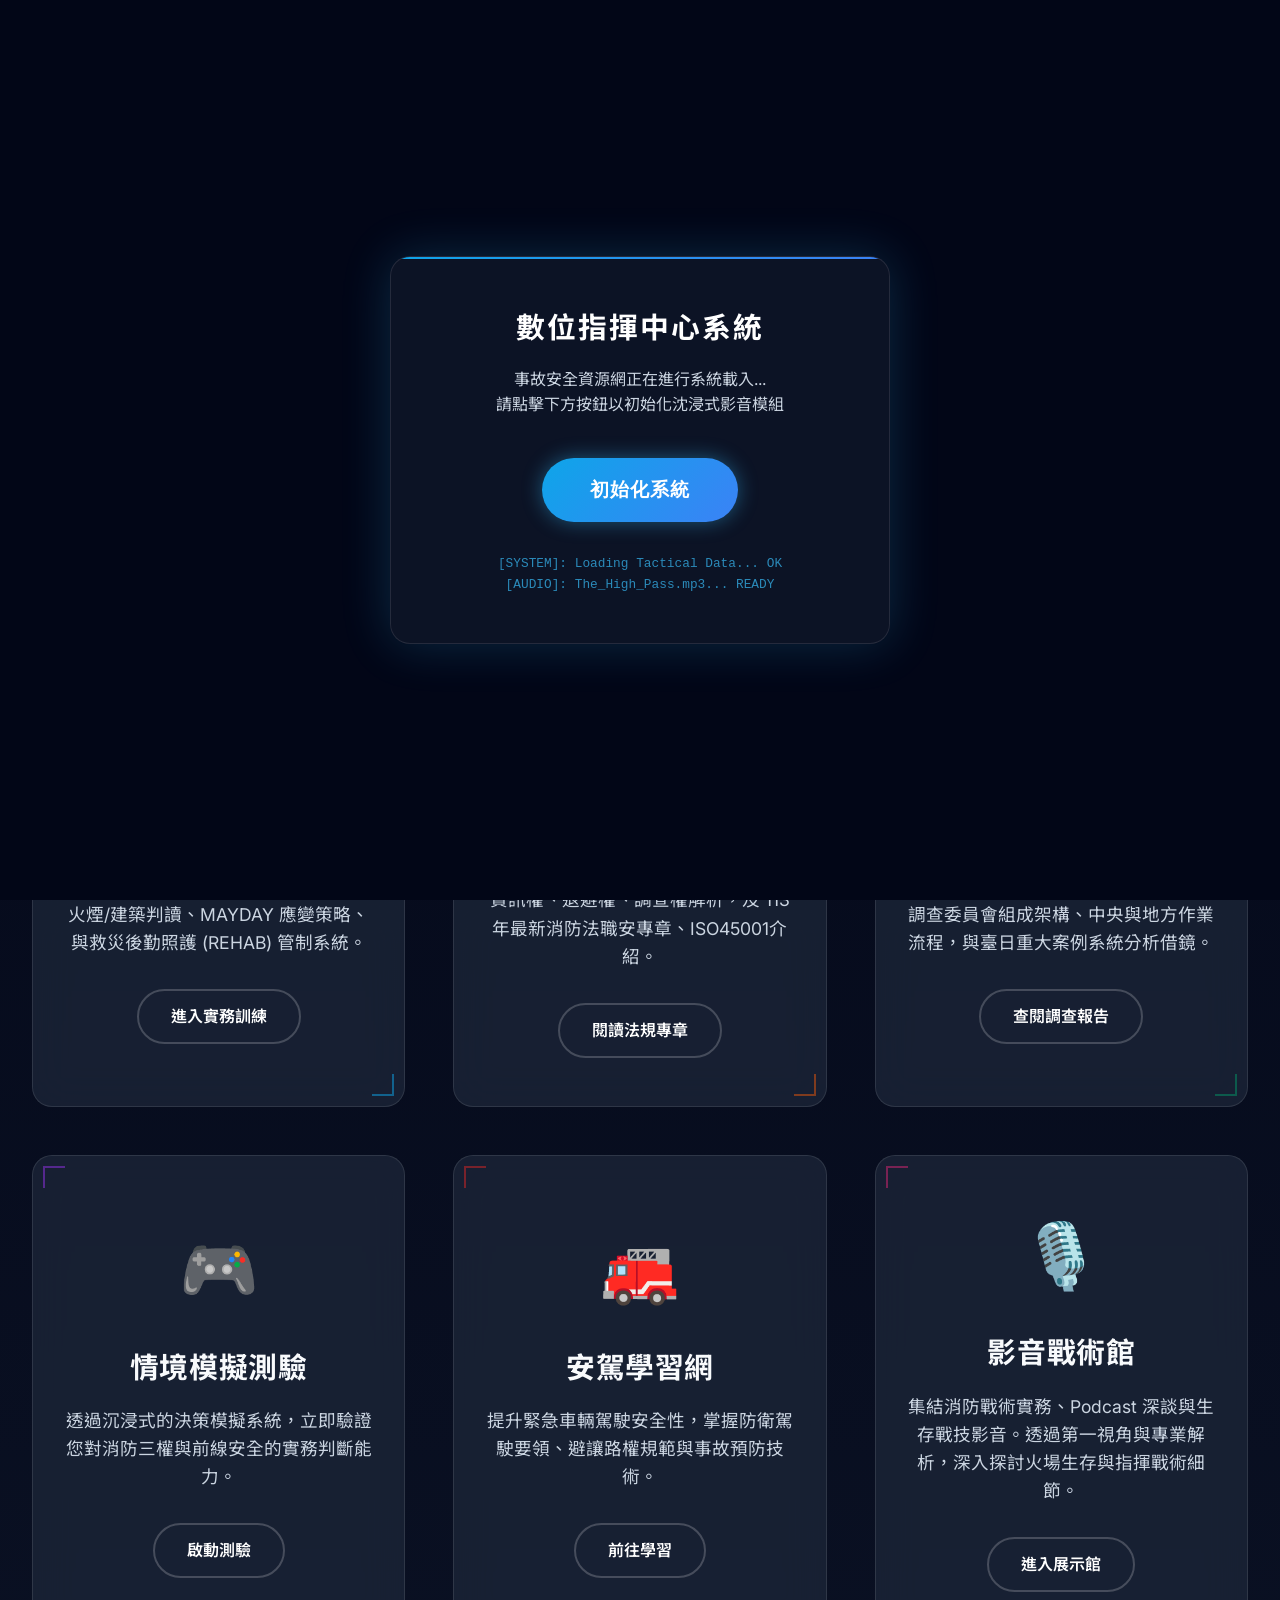
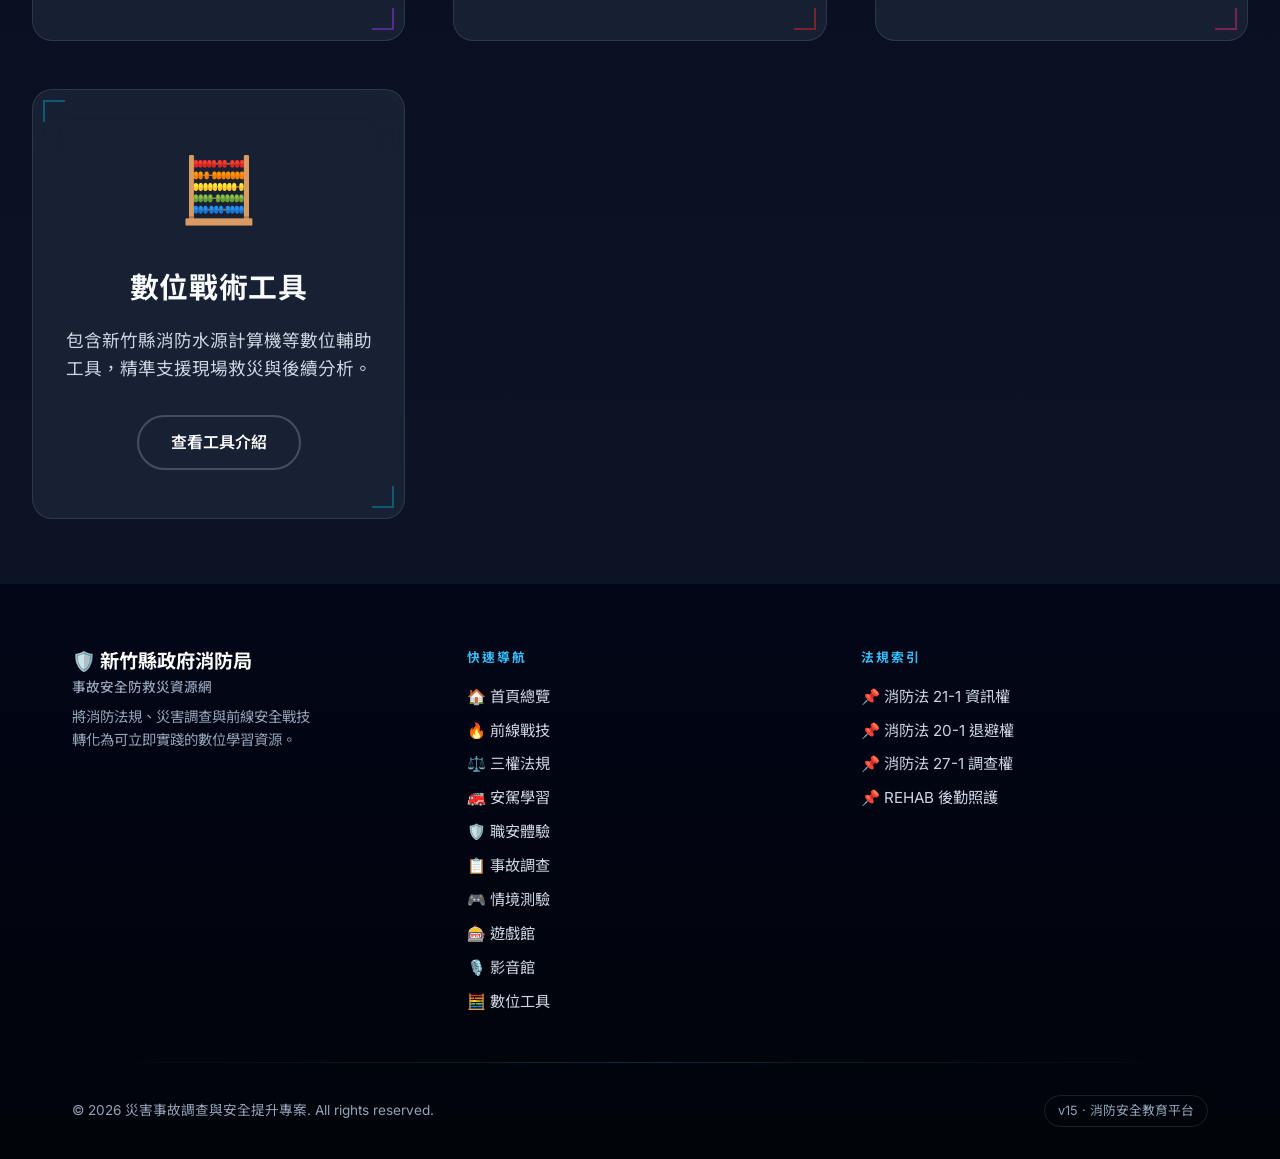
==== commit 48b202dd: "Update Media Library, Digital Tools and Enhance Navigation UI" ====
--- a/index.html
+++ b/index.html
@@ -2,7 +2,7 @@
 <html lang="zh-TW">
 <head>
     <meta charset="UTF-8">
-    <meta name="viewport" content="width=1280">
+    <meta name="viewport" content="width=device-width, initial-scale=1.0">
      <title>全方位事故安全防救災資源網</title>
     <meta name="description" content="全方位事故安全數位學習資源與法規專區。">
     <!-- Google Fonts -->
@@ -180,11 +180,83 @@
             height: 40px;
             opacity: 1;
         }
+
+        /* CRT Scanline & Glitch Effects */
+        .crt-overlay {
+            position: fixed;
+            inset: 0;
+            background: linear-gradient(rgba(18, 16, 16, 0) 50%, rgba(0, 0, 0, 0.25) 50%), 
+                        linear-gradient(90deg, rgba(255, 0, 0, 0.06), rgba(0, 255, 0, 0.02), rgba(0, 0, 255, 0.06));
+            background-size: 100% 4px, 3px 100%;
+            pointer-events: none;
+            z-index: 10001;
+            opacity: 0.1;
+        }
+
+        .hero-portal::after {
+            content: '';
+            position: absolute;
+            inset: 0;
+            background: radial-gradient(circle at center, transparent 0%, rgba(2, 6, 23, 0.4) 100%);
+            z-index: 1;
+        }
+
+        /* Dashboard Styles */
+        .dashboard-container {
+            max-width: 600px;
+            margin: -2rem auto 4rem;
+            padding: 2rem;
+            background: rgba(15, 23, 42, 0.8);
+            backdrop-filter: blur(20px);
+            border: 1px solid rgba(56, 189, 248, 0.3);
+            border-radius: 16px;
+            position: relative;
+            z-index: 10;
+            box-shadow: 0 0 30px rgba(56, 189, 248, 0.1);
+        }
+
+        .dashboard-title {
+            font-size: 0.9rem;
+            font-weight: 700;
+            color: #38bdf8;
+            letter-spacing: 2px;
+            text-transform: uppercase;
+            margin-bottom: 1.5rem;
+            display: flex;
+            align-items: center;
+            gap: 0.5rem;
+        }
+
+        .progress-stats {
+            display: flex;
+            justify-content: space-around;
+            gap: 2rem;
+        }
+
+        .stat-item {
+            display: flex;
+            flex-direction: column;
+            align-items: center;
+        }
+
+        .stat-value {
+            font-size: 2rem;
+            font-weight: 800;
+            color: white;
+            text-shadow: 0 0 10px rgba(255, 255, 255, 0.3);
+        }
+
+        .stat-label {
+            font-size: 0.8rem;
+            color: #94a3b8;
+            margin-top: 0.25rem;
+        }
     </style>
 </head>
 <body class="dark-bg">
-    <!-- 數位噪點疊加層 -->
+    <!-- 數位噪點與 CRT 疊加層 -->
     <div class="noise-overlay"></div>
+    <div class="crt-overlay"></div>
     
     <!-- 系統初始化引導視窗 (符合瀏覽器音訊規範) -->
     <div id="welcome-overlay" class="welcome-overlay">
@@ -209,11 +281,15 @@
             </div>
             <ul class="nav-links">
                 <li><a href="index.html" style="color:white; border-bottom:2px solid; padding-bottom:0.2rem">首頁總覽</a></li>
-                <li><a href="training.html">前線安全戰技</a></li>
-                <li><a href="rights.html">消防三權與職安</a></li>
-                <li><a href="investigation.html">災害事故調查</a></li>
+                <li><a href="training.html">前線戰技</a></li>
+                <li><a href="rights.html">三權法規</a></li>
+                <li><a href="https://emss580068401.github.io/defensive-driving-training/" target="_blank">安駕學習</a></li>
+                <li><a href="investigation.html">事故調查</a></li>
                 <li><a href="experience.html">情境體驗</a></li>
                 <li><a href="quiz.html">情境測驗</a></li>
+                <li><a href="games.html">遊戲館</a></li>
+                <li><a href="media.html">影音館</a></li>
+                <li><a href="tools.html">數位工具</a></li>
             </ul>
             <button class="navbar-toggler" id="mobile-menu-btn">
                 <span class="toggler-bar bar1"></span>
@@ -228,6 +304,18 @@
             <div class="hud-overlay"></div>
             <h1 class="reveal-text"><span id="typewriter-text"></span><span class="typewriter-cursor"></span></h1>
             <p class="subtitle reveal-fade delay-1">從前線戰技到事後調查，構築最堅固的安全防線</p>
+            
+            <!-- 個人訓練進度儀表板 -->
+            <div class="dashboard-container reveal-up delay-2">
+                <div class="dashboard-title">
+                    <span class="pulse-dot" style="width: 8px; height: 8px; background: #38bdf8; border-radius: 50%; display: inline-block; animation: pulse 1s infinite alternate;"></span>
+                    個人戰技訓練進度 (Training Readiness)
+                </div>
+                <div id="progress-dashboard">
+                    <!-- JS dynamic content -->
+                    <p style="text-align: center; color: #64748b; font-size: 0.9rem;">正在同步個人雲端訓練數據...</p>
+                </div>
+            </div>
         </section>
 
         <script>
@@ -302,6 +390,36 @@
                 <p class="portal-desc">透過沉浸式的決策模擬系統，立即驗證您對消防三權與前線安全的實務判斷能力。</p>
                 <div class="portal-btn">啟動測驗</div>
             </a>
+
+            <!-- Portal 5: Defensive Driving -->
+            <a href="https://emss580068401.github.io/defensive-driving-training/" target="_blank" class="portal-card reveal-up delay-2" style="--hover-color:#ef4444; --btn-color:#dc2626;">
+                <div class="card-bg-visual card-driving"></div>
+                <div class="card-corners"></div>
+                <div class="portal-icon">🚒</div>
+                <h2 class="portal-title">安駕學習網</h2>
+                <p class="portal-desc">提升緊急車輛駕駛安全性，掌握防衛駕駛要領、避讓路權規範與事故預防技術。</p>
+                <div class="portal-btn">前往學習</div>
+            </a>
+
+            <!-- Portal 6: Media Library -->
+            <a href="media.html" class="portal-card reveal-up delay-3" style="--hover-color:#ec4899; --btn-color:#db2777;">
+                <div class="card-bg-visual card-media"></div>
+                <div class="card-corners"></div>
+                <div class="portal-icon">🎙️</div>
+                <h2 class="portal-title">影音戰術館</h2>
+                <p class="portal-desc">集結消防戰術實務、Podcast 深談與生存戰技影音。透過第一視角與專業解析，深入探討火場生存與指揮戰術細節。</p>
+                <div class="portal-btn">進入展示館</div>
+            </a>
+
+            <!-- Portal 7: Digital Tools -->
+            <a href="tools.html" class="portal-card reveal-up delay-1" style="--hover-color:#06b6d4; --btn-color:#0891b2;">
+                <div class="card-bg-visual card-tools"></div>
+                <div class="card-corners"></div>
+                <div class="portal-icon">🧮</div>
+                <h2 class="portal-title">數位戰術工具</h2>
+                <p class="portal-desc">包含新竹縣消防水源計算機等數位輔助工具，精準支援現場救災與後續分析。</p>
+                <div class="portal-btn">查看工具介紹</div>
+            </a>
         </section>
     </main>
 
@@ -316,11 +434,15 @@
                     <p class="footer-nav-title">快速導航</p>
                     <ul class="footer-nav-links">
                         <li><a href="index.html">🏠 首頁總覽</a></li>
-                        <li><a href="training.html">🔥 前線安全戰技</a></li>
-                        <li><a href="rights.html">⚖️ 消防三權與職安</a></li>
-                        <li><a href="experience.html">🛡️ 職安情境體驗</a></li>
-                        <li><a href="investigation.html">📋 災害事故調查</a></li>
-                        <li><a href="quiz.html">🎮 情境模擬測驗</a></li>
+                        <li><a href="training.html">🔥 前線戰技</a></li>
+                        <li><a href="rights.html">⚖️ 三權法規</a></li>
+                        <li><a href="https://emss580068401.github.io/defensive-driving-training/" target="_blank">🚒 安駕學習</a></li>
+                        <li><a href="experience.html">🛡️ 職安體驗</a></li>
+                        <li><a href="investigation.html">📋 事故調查</a></li>
+                        <li><a href="quiz.html">🎮 情境測驗</a></li>
+                        <li><a href="games.html">🎰 遊戲館</a></li>
+                        <li><a href="media.html">🎙️ 影音館</a></li>
+                        <li><a href="tools.html">🧮 數位工具</a></li>
                     </ul>
                 </div>
                 <div>
@@ -342,5 +464,7 @@
     </footer>
 
     <script src="js/app.js"></script>
+    <script src="js/tactical_audio.js"></script>
+    <script src="js/progress_tracker.js"></script>
 </body>
 </html>
--- a/css/style.css
+++ b/css/style.css
@@ -185,7 +185,7 @@
 }
 
 .nav-container {
-    max-width: 1200px;
+    max-width: 1400px; /* Increased to 1400px for 10 menu items */
     margin: 0 auto;
     padding: 0 2rem;
     display: flex;
@@ -207,7 +207,7 @@
 }
 
 .logo-brand {
-    font-size: 0.75rem;
+    font-size: 0.85rem; /* Increased from 0.75rem */
     font-weight: 500;
     color: var(--text-muted);
     letter-spacing: 0.1em;
@@ -216,7 +216,7 @@
 }
 
 .logo-main {
-    font-size: 1.2rem;
+    font-size: 1.4rem; /* Increased from 1.2rem */
     line-height: 1;
     color: var(--text-primary);
 }
@@ -224,15 +224,18 @@
 .nav-links {
     list-style: none;
     display: flex;
-    gap: 2rem;
+    gap: 1.2rem; /* Increased from 0.8rem for better desktop spacing */
 }
 
 .nav-links li a {
     color: var(--text-secondary);
-    font-weight: 500;
+    font-size: 1rem; /* Increased from 0.82rem */
+    font-weight: 600;
     transition: var(--transition-fast);
     position: relative;
-    padding-bottom: 0.25rem;
+    padding: 0.6rem 0.4rem; /* Added padding to increase click area */
+    white-space: nowrap;
+    display: block;
 }
 
 .nav-links li a::after {
@@ -1586,6 +1589,13 @@
 .card-rights      { background-image: url('../images/bg_rights.png'); }
 .card-investigation { background-image: url('../images/forensic_map.png'); }
 .card-quiz        { background-image: url('../images/mayday_bg.png'); }
+.card-driving     { background-image: url('../images/defensive_driving.png'); }
+.card-media       { background-image: url('tactical_media_center_1774922271235.png'); }
+.card-tools       { background: linear-gradient(135deg, #064e3b 0%, #020617 100%), 
+                    radial-gradient(circle at center, var(--accent-blue) 0%, transparent 70%); }
+.card-media       { background-image: url('tactical_media_center_1774922271235.png'); }
+.card-tools       { background: linear-gradient(135deg, #064e3b 0%, #020617 100%), 
+                    radial-gradient(circle at center, var(--accent-blue) 0%, transparent 70%); }
 
 /* 科技發光特效 */
 .glow-border {
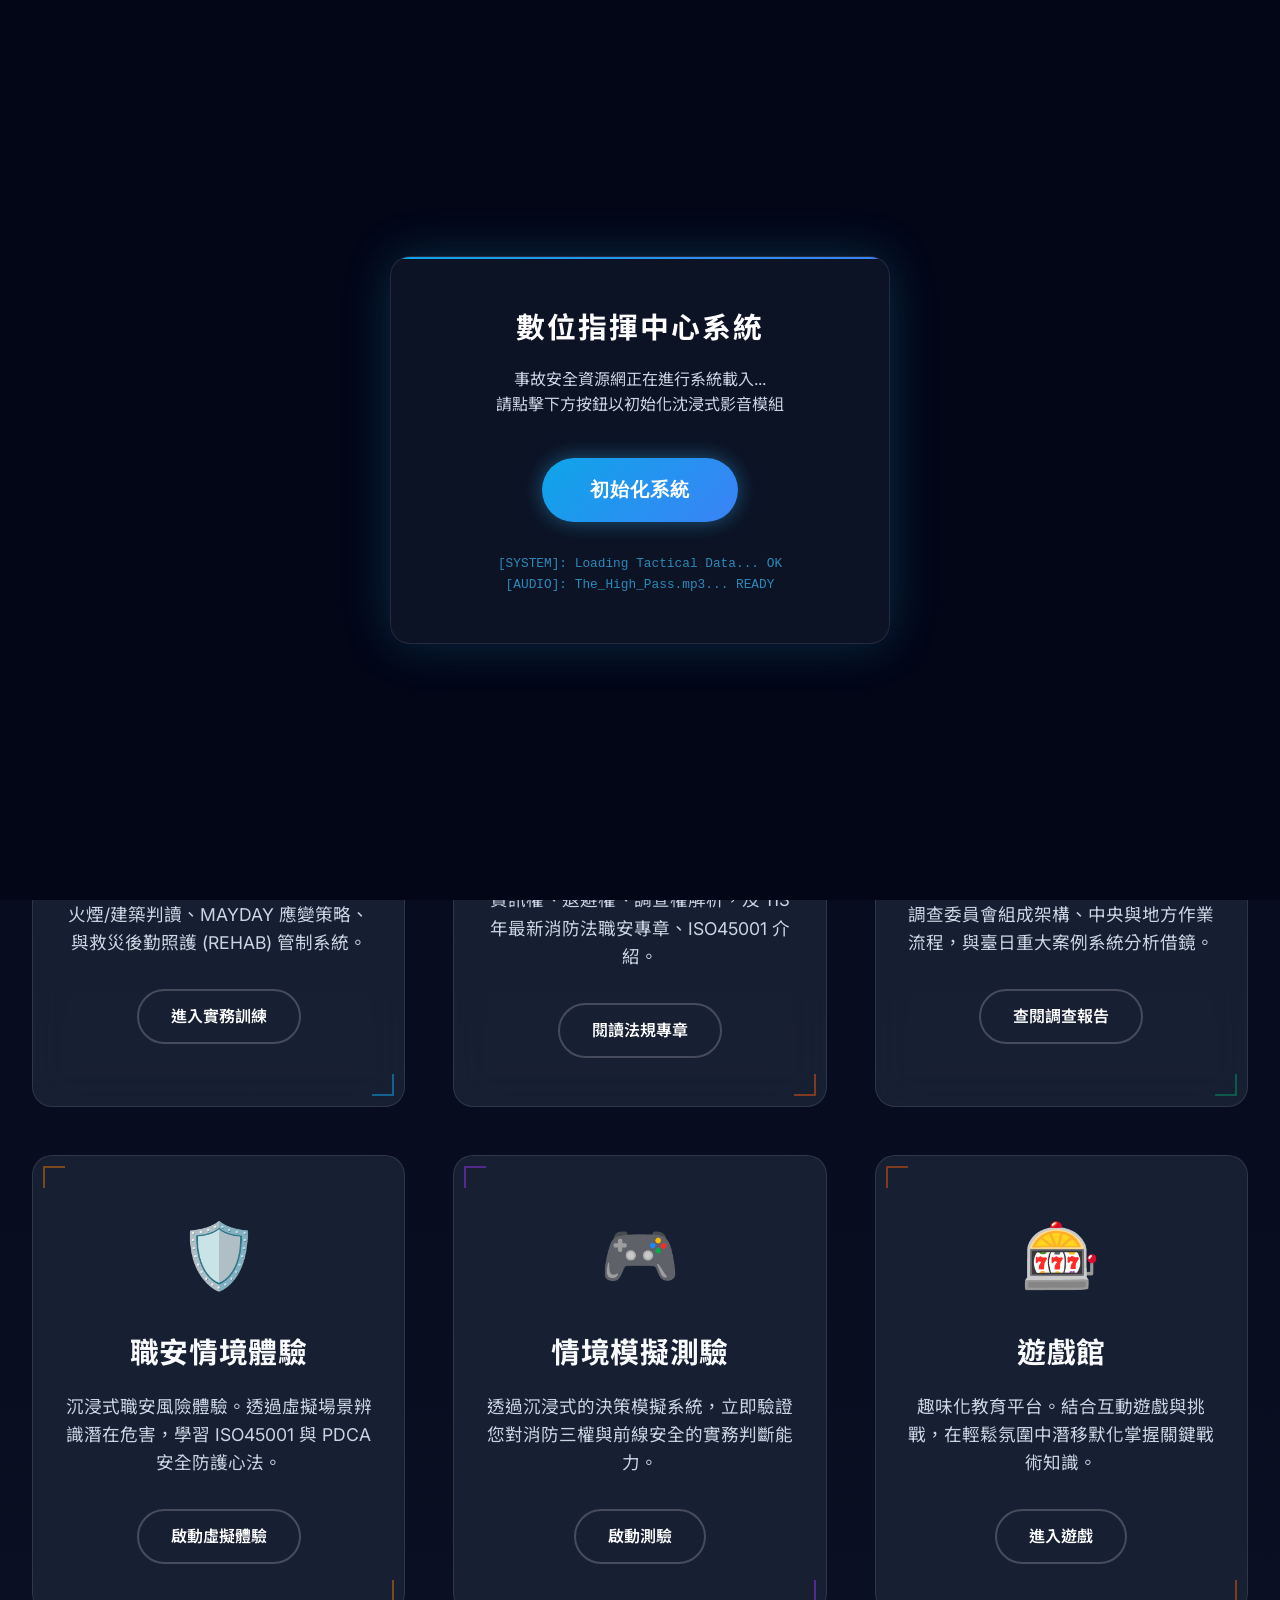
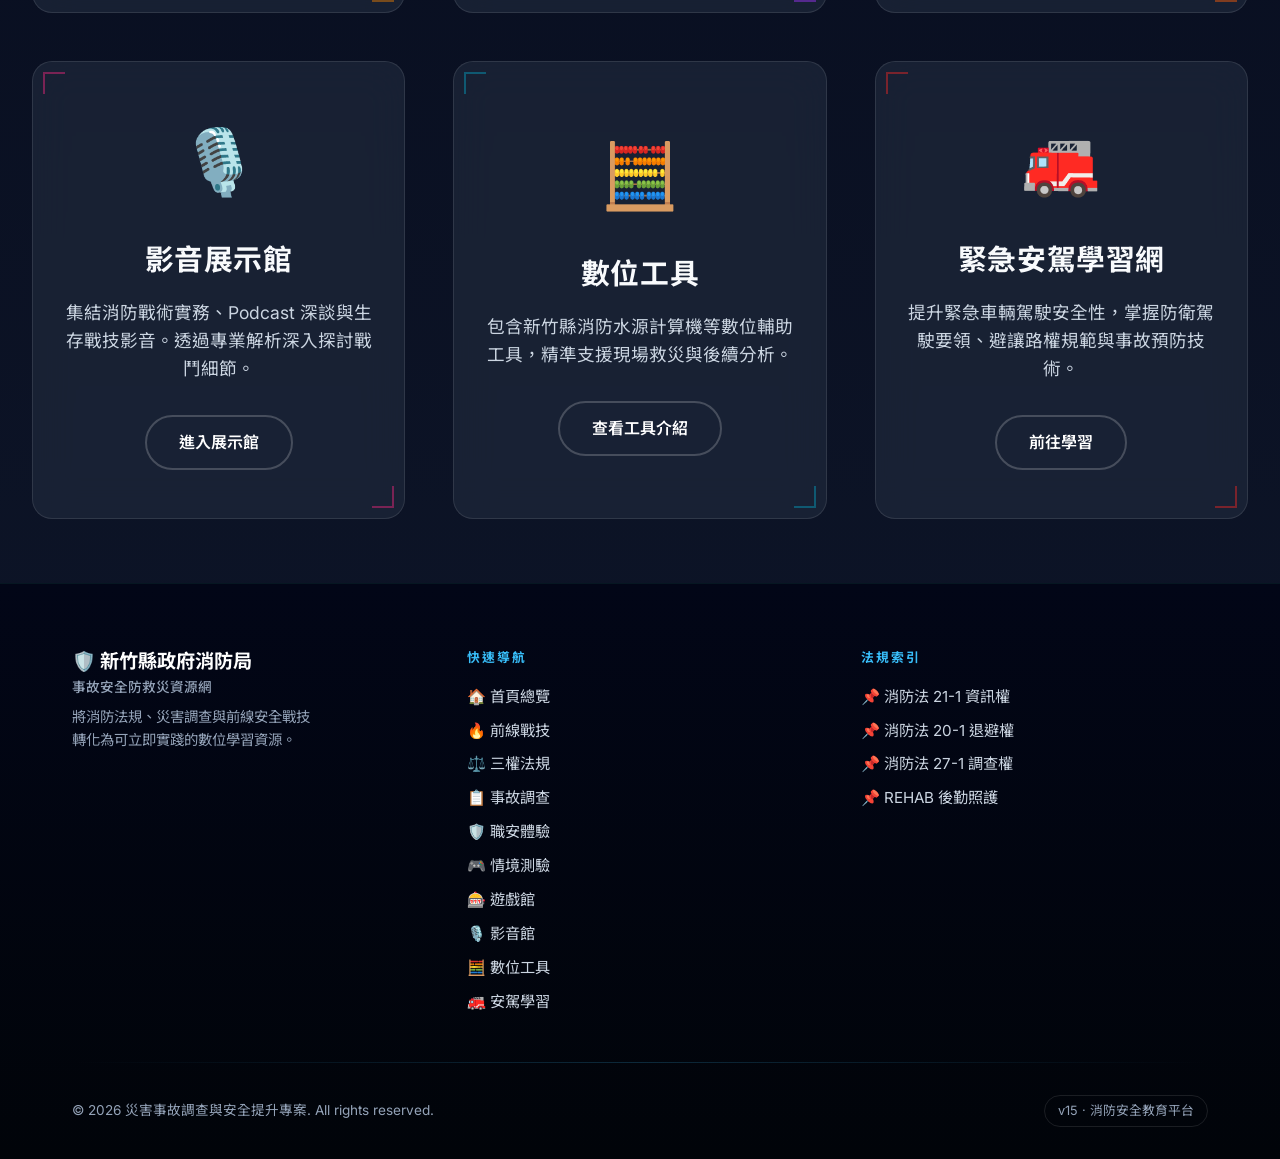
==== commit 6e4d17aa: "Standardize navigation sequence and restore portal background images" ====
--- a/index.html
+++ b/index.html
@@ -1,14 +1,17 @@
 <!DOCTYPE html>
 <html lang="zh-TW">
+
 <head>
     <meta charset="UTF-8">
     <meta name="viewport" content="width=device-width, initial-scale=1.0">
-     <title>全方位事故安全防救災資源網</title>
+    <title>全方位事故安全防救災資源網</title>
     <meta name="description" content="全方位事故安全數位學習資源與法規專區。">
     <!-- Google Fonts -->
     <link rel="preconnect" href="https://fonts.googleapis.com">
     <link rel="preconnect" href="https://fonts.gstatic.com" crossorigin>
-    <link href="https://fonts.googleapis.com/css2?family=Inter:wght@400;500;600;700&family=Noto+Sans+TC:wght@400;500;700&display=swap" rel="stylesheet">
+    <link
+        href="https://fonts.googleapis.com/css2?family=Inter:wght@400;500;600;700&family=Noto+Sans+TC:wght@400;500;700&display=swap"
+        rel="stylesheet">
     <link rel="stylesheet" href="css/style.css">
     <style>
         /* Portal Specific Styles */
@@ -93,7 +96,7 @@
 
         .portal-btn {
             background: transparent;
-            border: 2px solid rgba(255,255,255,0.2);
+            border: 2px solid rgba(255, 255, 255, 0.2);
             padding: 0.8rem 2rem;
             border-radius: 50px;
             color: white;
@@ -131,9 +134,17 @@
             vertical-align: text-bottom;
             animation: cursor-blink 0.8s step-end infinite;
         }
+
         @keyframes cursor-blink {
-            0%, 100% { opacity: 1; }
-            50% { opacity: 0; }
+
+            0%,
+            100% {
+                opacity: 1;
+            }
+
+            50% {
+                opacity: 0;
+            }
         }
 
         /* HUD Corners */
@@ -185,8 +196,8 @@
         .crt-overlay {
             position: fixed;
             inset: 0;
-            background: linear-gradient(rgba(18, 16, 16, 0) 50%, rgba(0, 0, 0, 0.25) 50%), 
-                        linear-gradient(90deg, rgba(255, 0, 0, 0.06), rgba(0, 255, 0, 0.02), rgba(0, 0, 255, 0.06));
+            background: linear-gradient(rgba(18, 16, 16, 0) 50%, rgba(0, 0, 0, 0.25) 50%),
+                linear-gradient(90deg, rgba(255, 0, 0, 0.06), rgba(0, 255, 0, 0.02), rgba(0, 0, 255, 0.06));
             background-size: 100% 4px, 3px 100%;
             pointer-events: none;
             z-index: 10001;
@@ -253,11 +264,12 @@
         }
     </style>
 </head>
+
 <body class="dark-bg">
     <!-- 數位噪點與 CRT 疊加層 -->
     <div class="noise-overlay"></div>
     <div class="crt-overlay"></div>
-    
+
     <!-- 系統初始化引導視窗 (符合瀏覽器音訊規範) -->
     <div id="welcome-overlay" class="welcome-overlay">
         <div class="welcome-content">
@@ -276,20 +288,21 @@
                 <span class="icon">🛡️</span>
                 <div class="logo-text-group">
                     <div class="logo-brand">新竹縣政府消防局</div>
-                    <div class="logo-main">事故安全入口網</div>
+                    <div class="logo-main">事故安全數位學習網</div>
                 </div>
             </div>
             <ul class="nav-links">
-                <li><a href="index.html" style="color:white; border-bottom:2px solid; padding-bottom:0.2rem">首頁總覽</a></li>
+                <li><a href="index.html" style="color:white; border-bottom:2px solid; padding-bottom:0.2rem">首頁總覽</a>
+                </li>
                 <li><a href="training.html">前線戰技</a></li>
                 <li><a href="rights.html">三權法規</a></li>
-                <li><a href="https://emss580068401.github.io/defensive-driving-training/" target="_blank">安駕學習</a></li>
                 <li><a href="investigation.html">事故調查</a></li>
                 <li><a href="experience.html">情境體驗</a></li>
                 <li><a href="quiz.html">情境測驗</a></li>
                 <li><a href="games.html">遊戲館</a></li>
                 <li><a href="media.html">影音館</a></li>
                 <li><a href="tools.html">數位工具</a></li>
+                <li><a href="https://emss580068401.github.io/defensive-driving-training/" target="_blank">安駕學習</a></li>
             </ul>
             <button class="navbar-toggler" id="mobile-menu-btn">
                 <span class="toggler-bar bar1"></span>
@@ -304,11 +317,12 @@
             <div class="hud-overlay"></div>
             <h1 class="reveal-text"><span id="typewriter-text"></span><span class="typewriter-cursor"></span></h1>
             <p class="subtitle reveal-fade delay-1">從前線戰技到事後調查，構築最堅固的安全防線</p>
-            
+
             <!-- 個人訓練進度儀表板 -->
             <div class="dashboard-container reveal-up delay-2">
                 <div class="dashboard-title">
-                    <span class="pulse-dot" style="width: 8px; height: 8px; background: #38bdf8; border-radius: 50%; display: inline-block; animation: pulse 1s infinite alternate;"></span>
+                    <span class="pulse-dot"
+                        style="width: 8px; height: 8px; background: #38bdf8; border-radius: 50%; display: inline-block; animation: pulse 1s infinite alternate;"></span>
                     個人戰技訓練進度 (Training Readiness)
                 </div>
                 <div id="progress-dashboard">
@@ -319,60 +333,63 @@
         </section>
 
         <script>
-        // 打字機效果
-        const typewriterEl = document.getElementById('typewriter-text');
-        const lines = ['全方位事故安全', '防救災數位資源網'];
-        let lineIndex = 0, charIndex = 0, isDeleting = false, pauseTimer = null;
-        function typeLoop() {
-            const current = lines[lineIndex];
-            if (!isDeleting) {
-                typewriterEl.textContent = current.substring(0, charIndex + 1);
-                charIndex++;
-                if (charIndex === current.length) {
-                    if (lineIndex === lines.length - 1) {
-                        // 最後一行打完就停住，不再消除
-                        typewriterEl.innerHTML = lines[0] + '<br>' + lines[1];
+            // 打字機效果
+            const typewriterEl = document.getElementById('typewriter-text');
+            const lines = ['全方位事故安全', '防救災數位資源網'];
+            let lineIndex = 0, charIndex = 0, isDeleting = false, pauseTimer = null;
+            function typeLoop() {
+                const current = lines[lineIndex];
+                if (!isDeleting) {
+                    typewriterEl.textContent = current.substring(0, charIndex + 1);
+                    charIndex++;
+                    if (charIndex === current.length) {
+                        if (lineIndex === lines.length - 1) {
+                            // 最後一行打完就停住，不再消除
+                            typewriterEl.innerHTML = lines[0] + '<br>' + lines[1];
+                            return;
+                        }
+                        pauseTimer = setTimeout(() => { isDeleting = true; typeLoop(); }, 900);
                         return;
                     }
-                    pauseTimer = setTimeout(() => { isDeleting = true; typeLoop(); }, 900);
-                    return;
+                } else {
+                    typewriterEl.textContent = current.substring(0, charIndex - 1);
+                    charIndex--;
+                    if (charIndex === 0) {
+                        isDeleting = false;
+                        lineIndex++;
+                    }
                 }
-            } else {
-                typewriterEl.textContent = current.substring(0, charIndex - 1);
-                charIndex--;
-                if (charIndex === 0) {
-                    isDeleting = false;
-                    lineIndex++;
-                }
+                setTimeout(typeLoop, isDeleting ? 50 : 90);
             }
-            setTimeout(typeLoop, isDeleting ? 50 : 90);
-        }
-        setTimeout(typeLoop, 600);
+            setTimeout(typeLoop, 600);
         </script>
 
         <section class="portal-grid">
-            <!-- Portal 1 -->
-            <a href="training.html" class="portal-card reveal-up delay-1" style="--hover-color:#38bdf8; --btn-color:#0ea5e9;">
+            <!-- Portal 1: Training -->
+            <a href="training.html" class="portal-card reveal-up delay-1"
+                style="--hover-color:#38bdf8; --btn-color:#0ea5e9;">
                 <div class="card-bg-visual card-training"></div>
                 <div class="card-corners"></div>
                 <div class="portal-icon">🔥</div>
-                <h2 class="portal-title">現場安全官戰技</h2>
+                <h2 class="portal-title">前線安全官戰技</h2>
                 <p class="portal-desc">火煙/建築判讀、MAYDAY 應變策略、與救災後勤照護 (REHAB) 管制系統。</p>
                 <div class="portal-btn">進入實務訓練</div>
             </a>
 
-            <!-- Portal 2 -->
-            <a href="rights.html" class="portal-card reveal-up delay-2" style="--hover-color:#f59e0b; --btn-color:#ea580c;">
+            <!-- Portal 2: Rights -->
+            <a href="rights.html" class="portal-card reveal-up delay-2"
+                style="--hover-color:#f59e0b; --btn-color:#ea580c;">
                 <div class="card-bg-visual card-rights"></div>
                 <div class="card-corners"></div>
                 <div class="portal-icon">⚖️</div>
                 <h2 class="portal-title">消防三權與法規</h2>
-                <p class="portal-desc">資訊權、退避權、調查權解析，及 113年最新消防法職安專章、ISO45001介紹。</p>
+                <p class="portal-desc">資訊權、退避權、調查權解析，及 113年最新消防法職安專章、ISO45001 介紹。</p>
                 <div class="portal-btn">閱讀法規專章</div>
             </a>
 
-            <!-- Portal 3 -->
-            <a href="investigation.html" class="portal-card reveal-up delay-3" style="--hover-color:#10b981; --btn-color:#059669;">
+            <!-- Portal 3: Investigation -->
+            <a href="investigation.html" class="portal-card reveal-up delay-3"
+                style="--hover-color:#10b981; --btn-color:#059669;">
                 <div class="card-bg-visual card-investigation"></div>
                 <div class="card-corners"></div>
                 <div class="portal-icon">📋</div>
@@ -381,8 +398,20 @@
                 <div class="portal-btn">查閱調查報告</div>
             </a>
 
-            <!-- Portal 4 -->
-            <a href="quiz.html" class="portal-card reveal-up delay-1" style="--hover-color:#a855f7; --btn-color:#9333ea;">
+            <!-- Portal 4: Experience -->
+            <a href="experience.html" class="portal-card reveal-up delay-1"
+                style="--hover-color:#fbbf24; --btn-color:#d97706;">
+                <div class="card-bg-visual card-experience"></div>
+                <div class="card-corners"></div>
+                <div class="portal-icon">🛡️</div>
+                <h2 class="portal-title">職安情境體驗</h2>
+                <p class="portal-desc">沉浸式職安風險體驗。透過虛擬場景辨識潛在危害，學習 ISO45001 與 PDCA 安全防護心法。</p>
+                <div class="portal-btn">啟動虛擬體驗</div>
+            </a>
+
+            <!-- Portal 5: Quiz -->
+            <a href="quiz.html" class="portal-card reveal-up delay-2"
+                style="--hover-color:#a855f7; --btn-color:#9333ea;">
                 <div class="card-bg-visual card-quiz"></div>
                 <div class="card-corners"></div>
                 <div class="portal-icon">🎮</div>
@@ -391,34 +420,48 @@
                 <div class="portal-btn">啟動測驗</div>
             </a>
 
-            <!-- Portal 5: Defensive Driving -->
-            <a href="https://emss580068401.github.io/defensive-driving-training/" target="_blank" class="portal-card reveal-up delay-2" style="--hover-color:#ef4444; --btn-color:#dc2626;">
+            <!-- Portal 6: Games -->
+            <a href="games.html" class="portal-card reveal-up delay-3"
+                style="--hover-color:#fb923c; --btn-color:#ea580c;">
+                <div class="card-bg-visual card-games"></div>
+                <div class="card-corners"></div>
+                <div class="portal-icon">🎰</div>
+                <h2 class="portal-title">遊戲館</h2>
+                <p class="portal-desc">趣味化教育平台。結合互動遊戲與挑戰，在輕鬆氛圍中潛移默化掌握關鍵戰術知識。</p>
+                <div class="portal-btn">進入遊戲</div>
+            </a>
+
+            <!-- Portal 7: Media -->
+            <a href="media.html" class="portal-card reveal-up delay-1"
+                style="--hover-color:#ec4899; --btn-color:#db2777;">
+                <div class="card-bg-visual card-media"></div>
+                <div class="card-corners"></div>
+                <div class="portal-icon">🎙️</div>
+                <h2 class="portal-title">影音展示館</h2>
+                <p class="portal-desc">集結消防戰術實務、Podcast 深談與生存戰技影音。透過專業解析深入探討戰鬥細節。</p>
+                <div class="portal-btn">進入展示館</div>
+            </a>
+
+            <!-- Portal 8: Tools -->
+            <a href="tools.html" class="portal-card reveal-up delay-2"
+                style="--hover-color:#06b6d4; --btn-color:#0891b2;">
+                <div class="card-bg-visual card-tools"></div>
+                <div class="card-corners"></div>
+                <div class="portal-icon">🧮</div>
+                <h2 class="portal-title">數位工具</h2>
+                <p class="portal-desc">包含新竹縣消防水源計算機等數位輔助工具，精準支援現場救災與後續分析。</p>
+                <div class="portal-btn">查看工具介紹</div>
+            </a>
+
+            <!-- Portal 9: Driving (External) -->
+            <a href="https://emss580068401.github.io/defensive-driving-training/" target="_blank"
+                class="portal-card reveal-up delay-3" style="--hover-color:#ef4444; --btn-color:#dc2626;">
                 <div class="card-bg-visual card-driving"></div>
                 <div class="card-corners"></div>
                 <div class="portal-icon">🚒</div>
-                <h2 class="portal-title">安駕學習網</h2>
+                <h2 class="portal-title">緊急安駕學習網</h2>
                 <p class="portal-desc">提升緊急車輛駕駛安全性，掌握防衛駕駛要領、避讓路權規範與事故預防技術。</p>
                 <div class="portal-btn">前往學習</div>
-            </a>
-
-            <!-- Portal 6: Media Library -->
-            <a href="media.html" class="portal-card reveal-up delay-3" style="--hover-color:#ec4899; --btn-color:#db2777;">
-                <div class="card-bg-visual card-media"></div>
-                <div class="card-corners"></div>
-                <div class="portal-icon">🎙️</div>
-                <h2 class="portal-title">影音戰術館</h2>
-                <p class="portal-desc">集結消防戰術實務、Podcast 深談與生存戰技影音。透過第一視角與專業解析，深入探討火場生存與指揮戰術細節。</p>
-                <div class="portal-btn">進入展示館</div>
-            </a>
-
-            <!-- Portal 7: Digital Tools -->
-            <a href="tools.html" class="portal-card reveal-up delay-1" style="--hover-color:#06b6d4; --btn-color:#0891b2;">
-                <div class="card-bg-visual card-tools"></div>
-                <div class="card-corners"></div>
-                <div class="portal-icon">🧮</div>
-                <h2 class="portal-title">數位戰術工具</h2>
-                <p class="portal-desc">包含新竹縣消防水源計算機等數位輔助工具，精準支援現場救災與後續分析。</p>
-                <div class="portal-btn">查看工具介紹</div>
             </a>
         </section>
     </main>
@@ -436,13 +479,14 @@
                         <li><a href="index.html">🏠 首頁總覽</a></li>
                         <li><a href="training.html">🔥 前線戰技</a></li>
                         <li><a href="rights.html">⚖️ 三權法規</a></li>
-                        <li><a href="https://emss580068401.github.io/defensive-driving-training/" target="_blank">🚒 安駕學習</a></li>
+                        <li><a href="investigation.html">📋 事故調查</a></li>
                         <li><a href="experience.html">🛡️ 職安體驗</a></li>
-                        <li><a href="investigation.html">📋 事故調查</a></li>
                         <li><a href="quiz.html">🎮 情境測驗</a></li>
                         <li><a href="games.html">🎰 遊戲館</a></li>
                         <li><a href="media.html">🎙️ 影音館</a></li>
                         <li><a href="tools.html">🧮 數位工具</a></li>
+                        <li><a href="https://emss580068401.github.io/defensive-driving-training/" target="_blank">🚒
+                                安駕學習</a></li>
                     </ul>
                 </div>
                 <div>
@@ -467,4 +511,5 @@
     <script src="js/tactical_audio.js"></script>
     <script src="js/progress_tracker.js"></script>
 </body>
-</html>
+
+</html>
--- a/css/style.css
+++ b/css/style.css
@@ -1585,17 +1585,15 @@
 }
 
 /* 各卡片專屬背景圖 (使用現有資產) */
-.card-training    { background-image: url('../images/bg_training.png'); }
-.card-rights      { background-image: url('../images/bg_rights.png'); }
+.card-training      { background-image: url('../images/bg_training.png'); }
+.card-rights        { background-image: url('../images/bg_rights.png'); }
 .card-investigation { background-image: url('../images/forensic_map.png'); }
-.card-quiz        { background-image: url('../images/mayday_bg.png'); }
-.card-driving     { background-image: url('../images/defensive_driving.png'); }
-.card-media       { background-image: url('tactical_media_center_1774922271235.png'); }
-.card-tools       { background: linear-gradient(135deg, #064e3b 0%, #020617 100%), 
-                    radial-gradient(circle at center, var(--accent-blue) 0%, transparent 70%); }
-.card-media       { background-image: url('tactical_media_center_1774922271235.png'); }
-.card-tools       { background: linear-gradient(135deg, #064e3b 0%, #020617 100%), 
-                    radial-gradient(circle at center, var(--accent-blue) 0%, transparent 70%); }
+.card-experience    { background-image: url('../images/rpg_memoir_teaser.png'); }
+.card-quiz          { background-image: url('../images/mayday_bg.png'); }
+.card-games         { background-image: url('../images/three_kingdoms_fire_teaser.png'); }
+.card-media         { background-image: url('../images/fire_safety_hud.png'); }
+.card-tools         { background-image: url('../images/tactical_brain_hud.png'); }
+.card-driving       { background-image: url('../images/defensive_driving.png'); }
 
 /* 科技發光特效 */
 .glow-border {
@@ -1644,3 +1642,96 @@
     from { transform: rotate(0deg); }
     to { transform: rotate(360deg); }
 }
+
+/* =========================================================================
+   新增：Podcast 專用樣式
+   ========================================================================= */
+.podcast-grid {
+    display: grid;
+    grid-template-columns: repeat(auto-fit, minmax(350px, 1fr));
+    gap: 2rem;
+    margin-top: 3rem;
+    text-align: left;
+}
+
+.podcast-item {
+    background: rgba(15, 23, 42, 0.4);
+    backdrop-filter: blur(12px);
+    border: 1px solid rgba(56, 189, 248, 0.2);
+    border-radius: 24px;
+    padding: 2rem;
+    transition: all 0.4s cubic-bezier(0.175, 0.885, 0.32, 1.275);
+    display: flex;
+    flex-direction: column;
+    height: 100%;
+}
+
+.podcast-item:hover {
+    transform: translateY(-8px);
+    border-color: var(--accent-blue);
+    box-shadow: 0 15px 35px rgba(56, 189, 248, 0.1);
+    background: rgba(15, 23, 42, 0.6);
+}
+
+.podcast-meta {
+    display: flex;
+    align-items: center;
+    gap: 0.75rem;
+    margin-bottom: 1.25rem;
+}
+
+.podcast-tag {
+    font-size: 0.75rem;
+    font-weight: 700;
+    padding: 0.3rem 0.8rem;
+    background: rgba(56, 189, 248, 0.15);
+    color: var(--accent-blue);
+    border-radius: 50px;
+    text-transform: uppercase;
+}
+
+.podcast-duration {
+    font-size: 0.8rem;
+    color: var(--text-muted);
+}
+
+.podcast-title {
+    font-size: 1.35rem;
+    font-weight: 700;
+    color: white;
+    margin-bottom: 1rem;
+    line-height: 1.4;
+}
+
+.podcast-desc {
+    font-size: 0.95rem;
+    color: var(--text-secondary);
+    line-height: 1.6;
+    margin-bottom: 2rem;
+    flex-grow: 1;
+}
+
+.audio-player-container {
+    background: rgba(2, 6, 23, 0.5);
+    border-radius: 16px;
+    padding: 1rem;
+    border: 1px solid rgba(255, 255, 255, 0.05);
+}
+
+.audio-player-container audio {
+    width: 100%;
+    height: 40px;
+    filter: invert(100%) hue-rotate(180deg) brightness(1.5); /* Tactical blue theme for native audio */
+    opacity: 0.8;
+    transition: opacity 0.3s;
+}
+
+.audio-player-container audio:hover {
+    opacity: 1;
+}
+
+@media (max-width: 768px) {
+    .podcast-grid {
+        grid-template-columns: 1fr;
+    }
+}
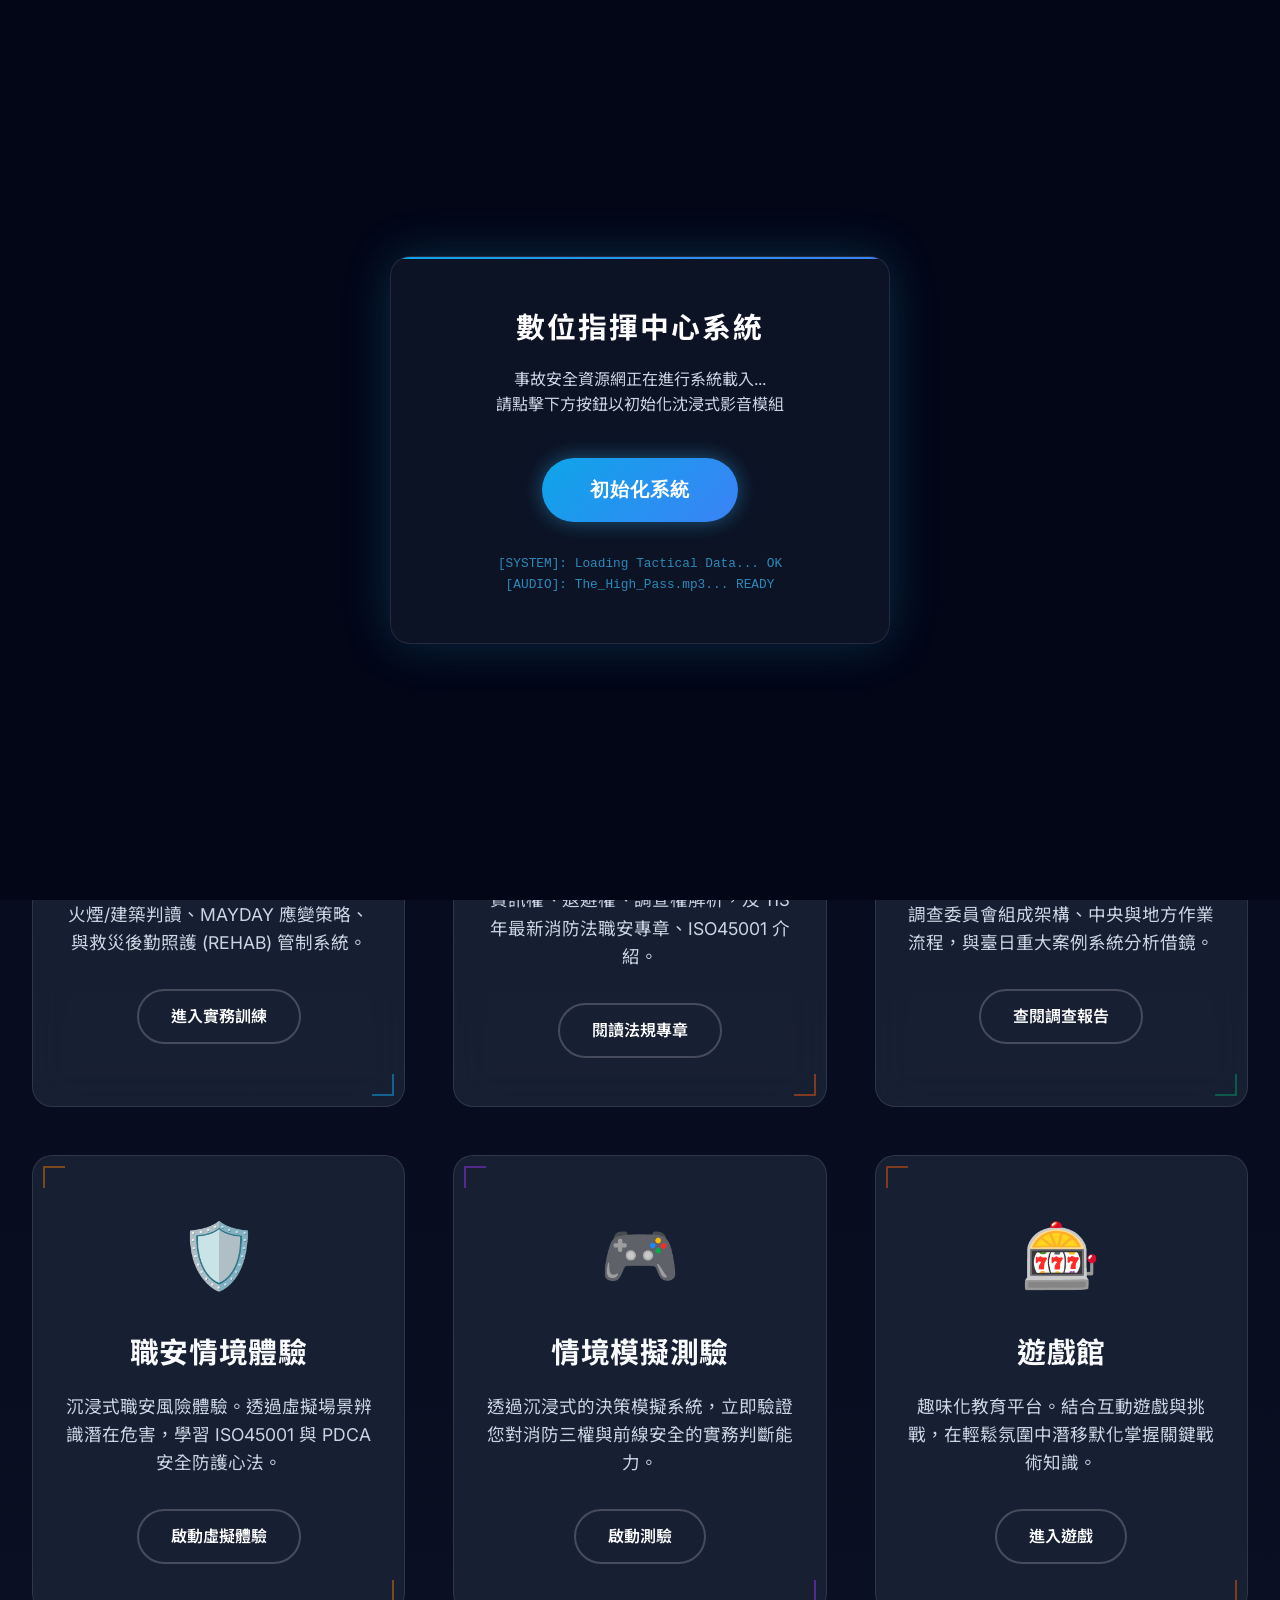
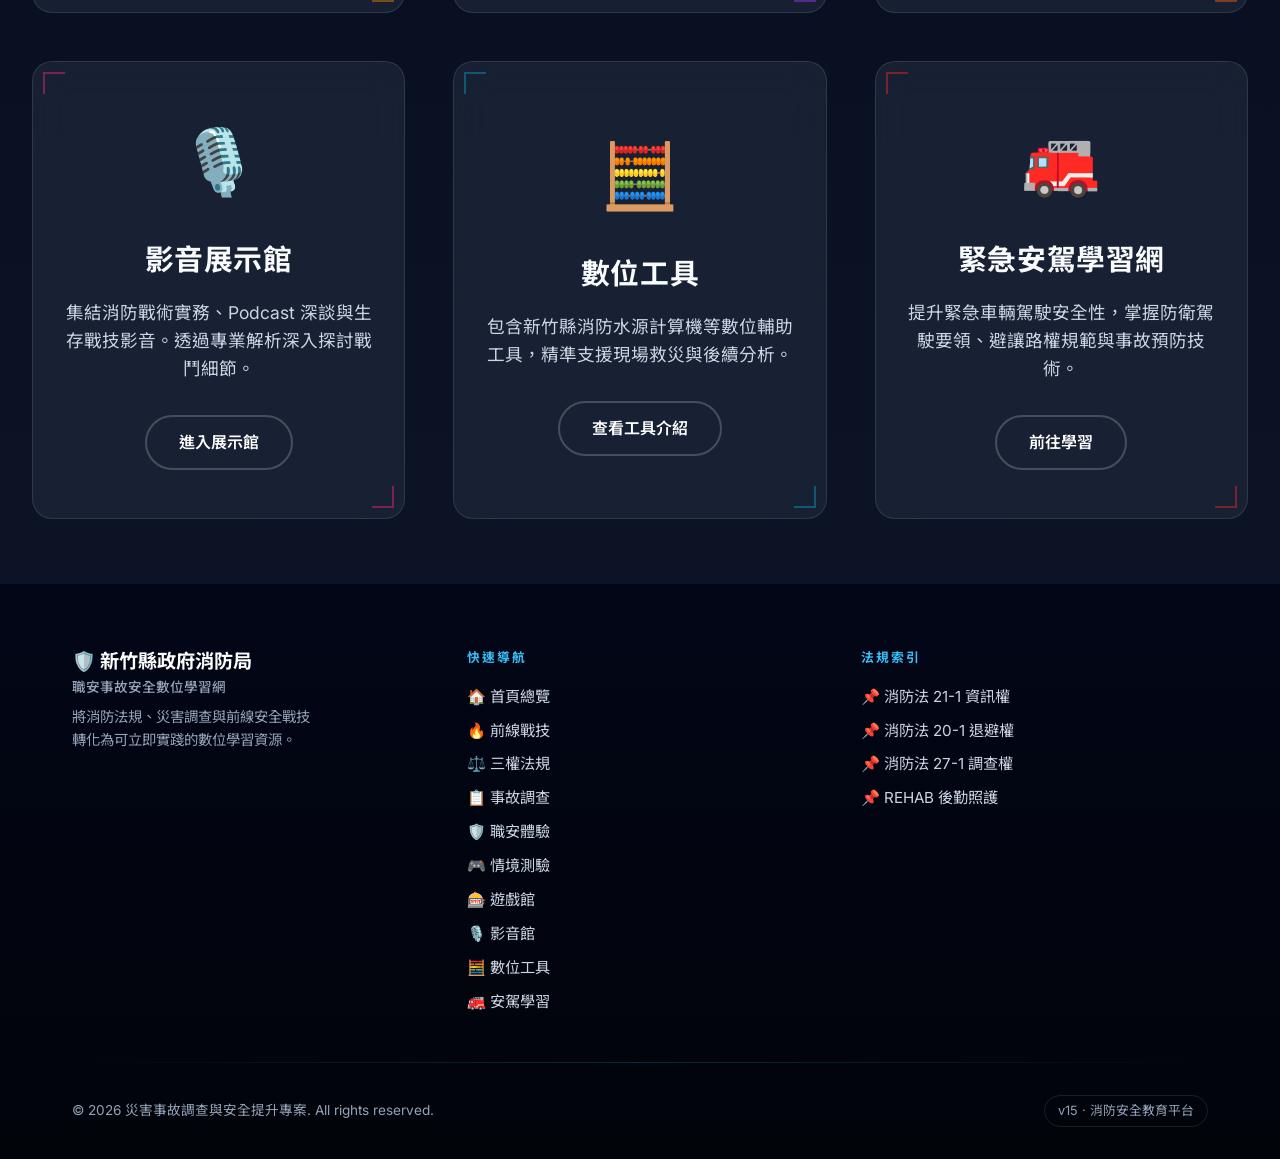
==== commit 5ca5feec: "Branding: 統一全站名稱為『職安事故安全數位學習網』" ====
--- a/index.html
+++ b/index.html
@@ -4,8 +4,8 @@
 <head>
     <meta charset="UTF-8">
     <meta name="viewport" content="width=device-width, initial-scale=1.0">
-    <title>全方位事故安全防救災資源網</title>
-    <meta name="description" content="全方位事故安全數位學習資源與法規專區。">
+    <title>職安事故安全數位學習網</title>
+    <meta name="description" content="職安事故安全數位學習資源與法規專區。">
     <!-- Google Fonts -->
     <link rel="preconnect" href="https://fonts.googleapis.com">
     <link rel="preconnect" href="https://fonts.gstatic.com" crossorigin>
@@ -288,7 +288,7 @@
                 <span class="icon">🛡️</span>
                 <div class="logo-text-group">
                     <div class="logo-brand">新竹縣政府消防局</div>
-                    <div class="logo-main">事故安全數位學習網</div>
+                    <div class="logo-main">職安事故安全數位學習網</div>
                 </div>
             </div>
             <ul class="nav-links">
@@ -335,7 +335,7 @@
         <script>
             // 打字機效果
             const typewriterEl = document.getElementById('typewriter-text');
-            const lines = ['全方位事故安全', '防救災數位資源網'];
+            const lines = ['職安事故安全', '數位學習資源網'];
             let lineIndex = 0, charIndex = 0, isDeleting = false, pauseTimer = null;
             function typeLoop() {
                 const current = lines[lineIndex];
@@ -470,7 +470,7 @@
         <div class="container">
             <div class="footer-content">
                 <div>
-                    <div class="footer-logo">🛡️ 新竹縣政府消防局 <small>事故安全防救災資源網</small></div>
+                    <div class="footer-logo">🛡️ 新竹縣政府消防局 <small>職安事故安全數位學習網</small></div>
                     <p class="footer-tagline">將消防法規、災害調查與前線安全戰技<br>轉化為可立即實踐的數位學習資源。</p>
                 </div>
                 <div>
--- a/css/style.css
+++ b/css/style.css
@@ -1588,7 +1588,7 @@
 .card-training      { background-image: url('../images/bg_training.png'); }
 .card-rights        { background-image: url('../images/bg_rights.png'); }
 .card-investigation { background-image: url('../images/forensic_map.png'); }
-.card-experience    { background-image: url('../images/rpg_memoir_teaser.png'); }
+.card-experience    { background-image: url('../images/so_risk.png'); }
 .card-quiz          { background-image: url('../images/mayday_bg.png'); }
 .card-games         { background-image: url('../images/three_kingdoms_fire_teaser.png'); }
 .card-media         { background-image: url('../images/fire_safety_hud.png'); }
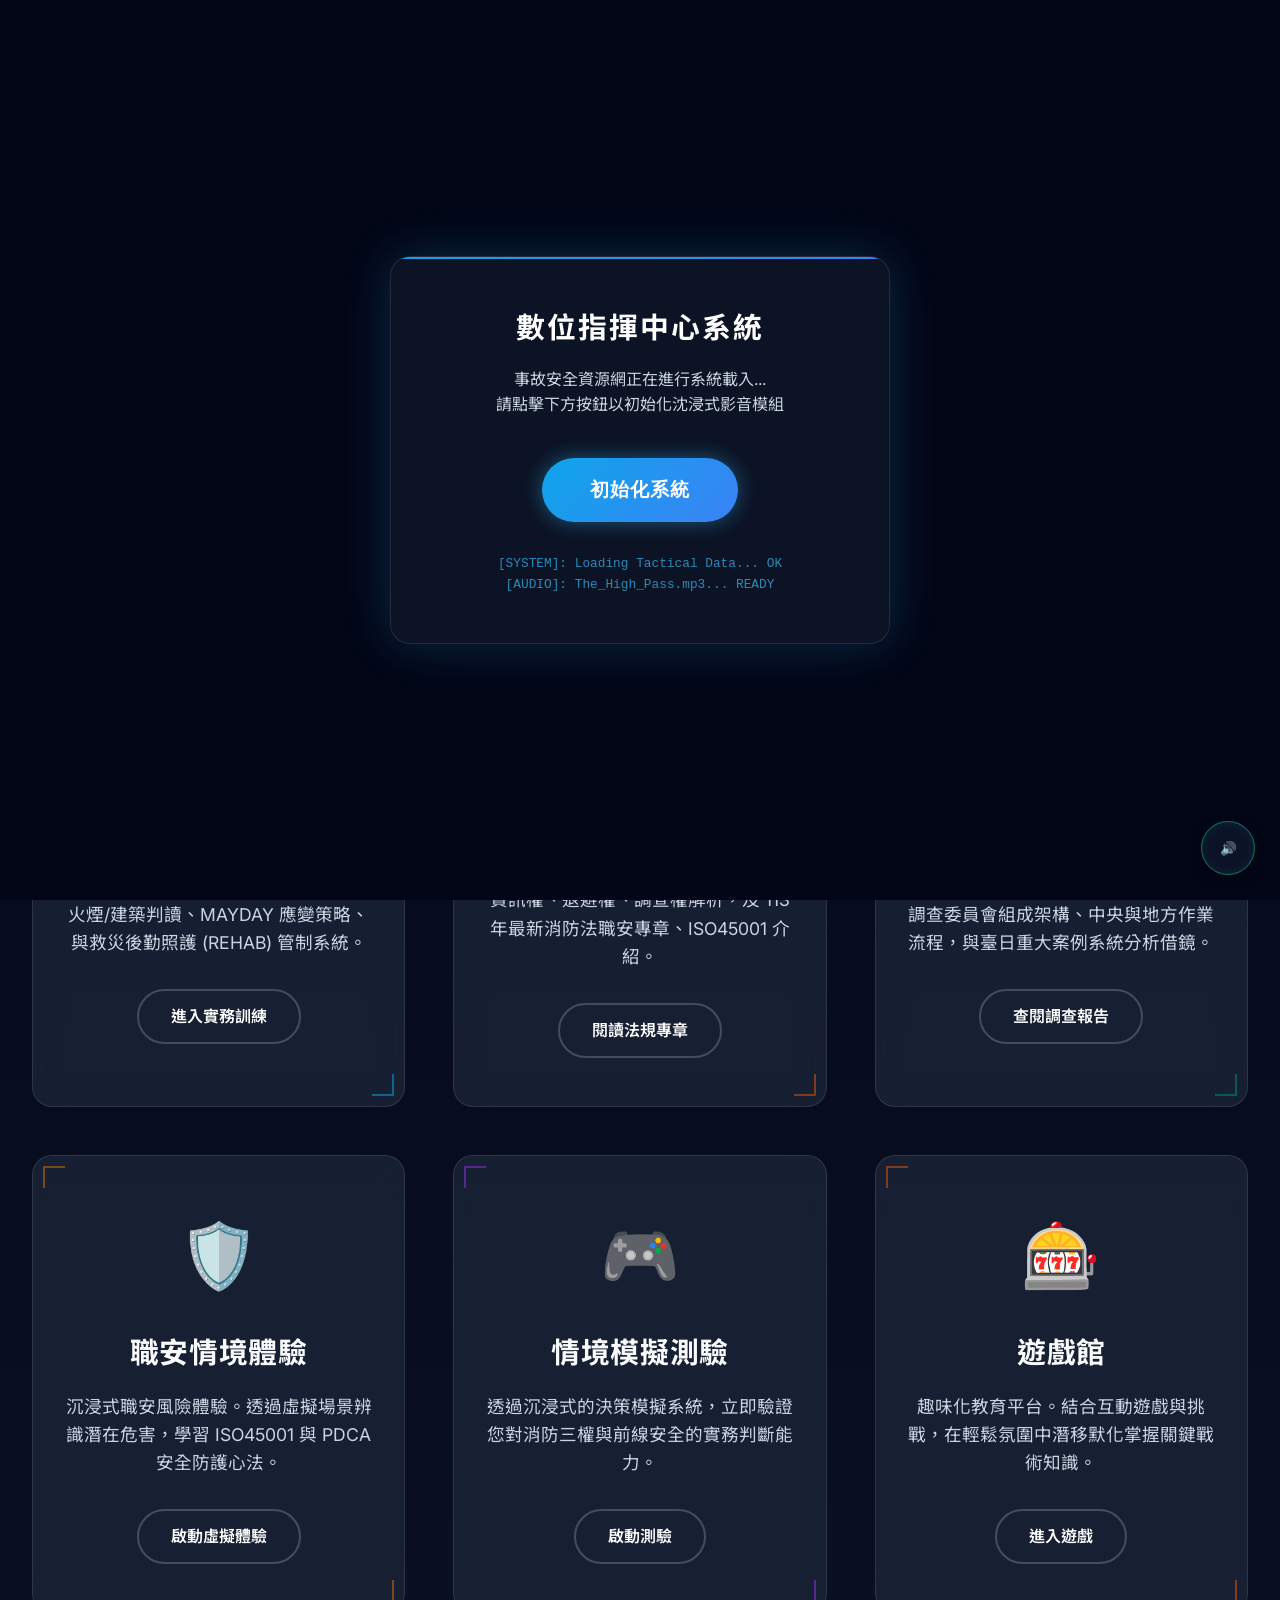
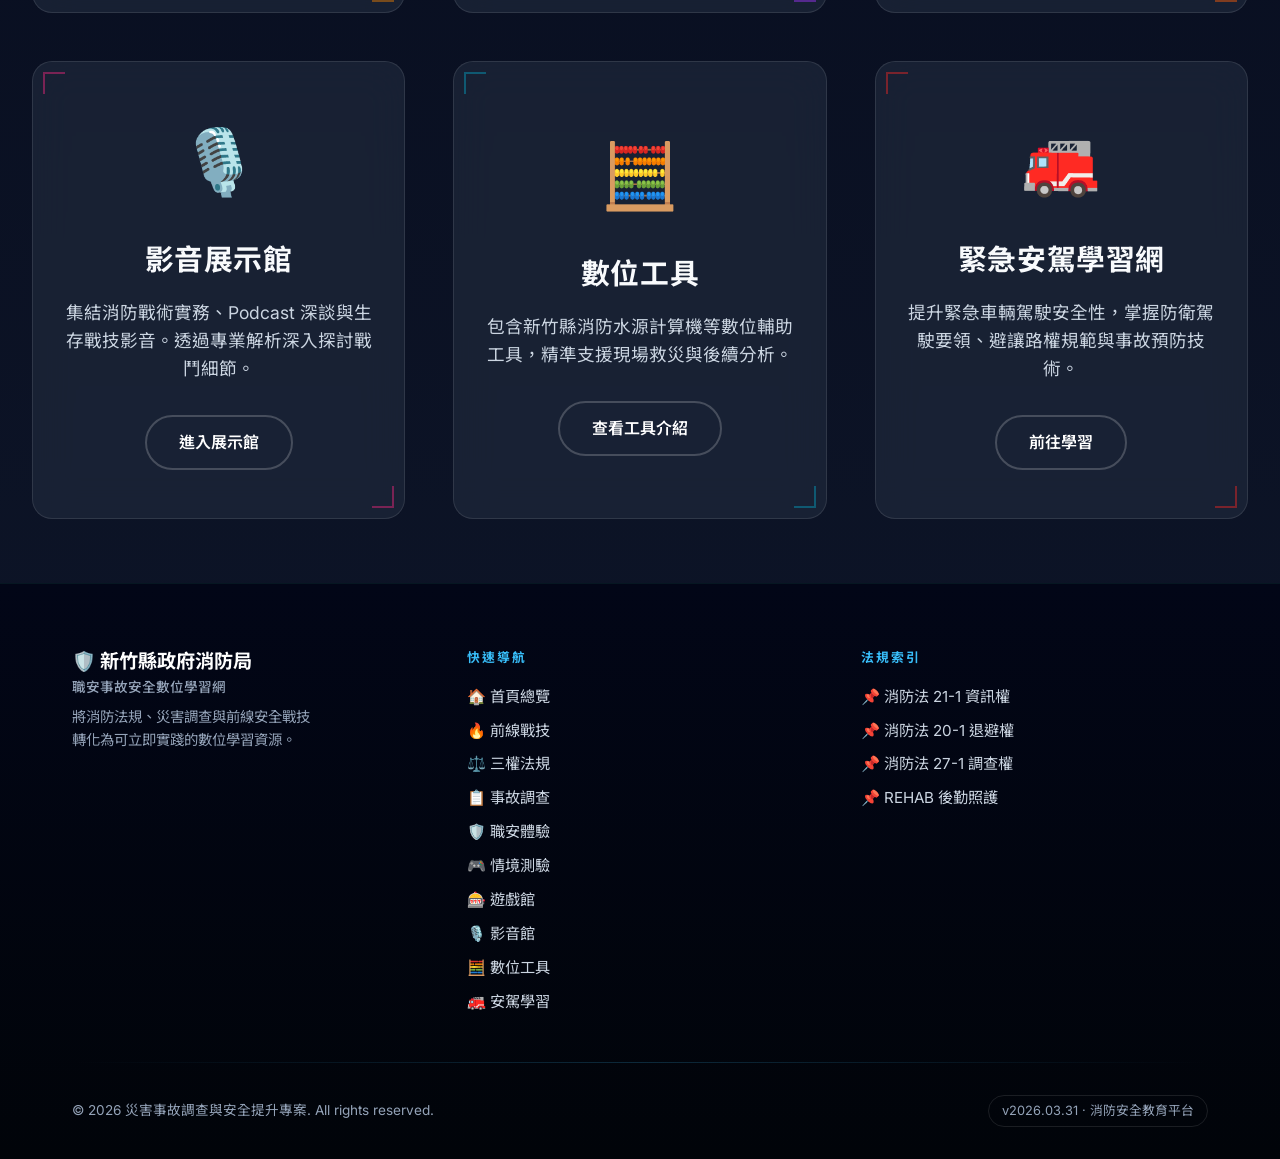
==== commit 46248af2: "chore: update cache-busting version to v2026.03.31 across all portal pages" ====
--- a/index.html
+++ b/index.html
@@ -12,7 +12,7 @@
     <link
         href="https://fonts.googleapis.com/css2?family=Inter:wght@400;500;600;700&family=Noto+Sans+TC:wght@400;500;700&display=swap"
         rel="stylesheet">
-    <link rel="stylesheet" href="css/style.css">
+    <link rel="stylesheet" href="css/style.css?v=2026.03.31">
     <style>
         /* Portal Specific Styles */
         .portal-grid {
@@ -302,7 +302,7 @@
                 <li><a href="games.html">遊戲館</a></li>
                 <li><a href="media.html">影音館</a></li>
                 <li><a href="tools.html">數位工具</a></li>
-                <li><a href="https://emss580068401.github.io/defensive-driving-training/" target="_blank">安駕學習</a></li>
+                <li><a href="https://emss580068401.github.io/defensive-driving-training/?v=2026.03.31" target="_blank">安駕學習</a></li>
             </ul>
             <button class="navbar-toggler" id="mobile-menu-btn">
                 <span class="toggler-bar bar1"></span>
@@ -454,7 +454,7 @@
             </a>
 
             <!-- Portal 9: Driving (External) -->
-            <a href="https://emss580068401.github.io/defensive-driving-training/" target="_blank"
+            <a href="https://emss580068401.github.io/defensive-driving-training/?v=2026.03.31" target="_blank"
                 class="portal-card reveal-up delay-3" style="--hover-color:#ef4444; --btn-color:#dc2626;">
                 <div class="card-bg-visual card-driving"></div>
                 <div class="card-corners"></div>
@@ -485,7 +485,7 @@
                         <li><a href="games.html">🎰 遊戲館</a></li>
                         <li><a href="media.html">🎙️ 影音館</a></li>
                         <li><a href="tools.html">🧮 數位工具</a></li>
-                        <li><a href="https://emss580068401.github.io/defensive-driving-training/" target="_blank">🚒
+                        <li><a href="https://emss580068401.github.io/defensive-driving-training/?v=2026.03.31" target="_blank">🚒
                                 安駕學習</a></li>
                     </ul>
                 </div>
@@ -502,14 +502,14 @@
             <div class="footer-divider"></div>
             <div class="footer-bottom">
                 <p class="copyright">© 2026 災害事故調查與安全提升專案. All rights reserved.</p>
-                <span class="footer-badge">v15 · 消防安全教育平台</span>
+                <span class="footer-badge">v2026.03.31 · 消防安全教育平台</span>
             </div>
         </div>
     </footer>
 
-    <script src="js/app.js"></script>
-    <script src="js/tactical_audio.js"></script>
-    <script src="js/progress_tracker.js"></script>
+    <script src="js/app.js?v=2026.03.31"></script>
+    <script src="js/tactical_audio.js?v=2026.03.31"></script>
+    <script src="js/progress_tracker.js?v=2026.03.31"></script>
 </body>
 
 </html>
--- a/css/style.css
+++ b/css/style.css
@@ -1437,34 +1437,41 @@
 /* Audio Control Button */
 .audio-btn {
     position: fixed;
-    bottom: 2rem;
-    right: 2rem;
-    width: 60px;
-    height: 60px;
+    bottom: 25px;
+    right: 25px;
+    width: 54px;
+    height: 54px;
     border-radius: 50%;
-    background: rgba(15, 23, 42, 0.7);
-    border: 1px solid rgba(56, 189, 248, 0.3);
-    color: white;
-    font-size: 1.5rem;
-    display: flex;
+    background: rgba(15, 23, 42, 0.85);
+    backdrop-filter: blur(8px);
+    border: 1px solid rgba(56, 189, 248, 0.4);
+    color: #38bdf8;
+    display: flex;
+    align-items: center;
     justify-content: center;
-    align-items: center;
     cursor: pointer;
-    z-index: 9999;
-    backdrop-filter: blur(10px);
-    transition: all 0.3s ease;
-    box-shadow: 0 0 20px rgba(0,0,0,0.5);
+    z-index: 200000;
+    transition: all 0.3s cubic-bezier(0.175, 0.885, 0.32, 1.275);
+    box-shadow: 0 4px 15px rgba(0, 0, 0, 0.3), inset 0 0 10px rgba(56, 189, 248, 0.1);
 }
 
 .audio-btn:hover {
-    background: rgba(56, 189, 248, 0.2);
+    transform: scale(1.1) rotate(5deg);
+    background: rgba(56, 189, 248, 0.15);
     border-color: #38bdf8;
-    transform: scale(1.1);
+    box-shadow: 0 0 20px rgba(56, 189, 248, 0.4);
 }
 
 .audio-btn.playing {
-    border-color: #10b981;
-    box-shadow: 0 0 20px rgba(16, 185, 129, 0.4);
+    color: #10b981;
+    border-color: rgba(16, 185, 129, 0.6);
+    animation: pulse-audio 2s infinite;
+}
+
+@keyframes pulse-audio {
+    0% { box-shadow: 0 0 0 0 rgba(56, 189, 248, 0.4); }
+    70% { box-shadow: 0 0 0 15px rgba(56, 189, 248, 0); }
+    100% { box-shadow: 0 0 0 0 rgba(56, 189, 248, 0); }
 }
 
 /* =========================================================================
